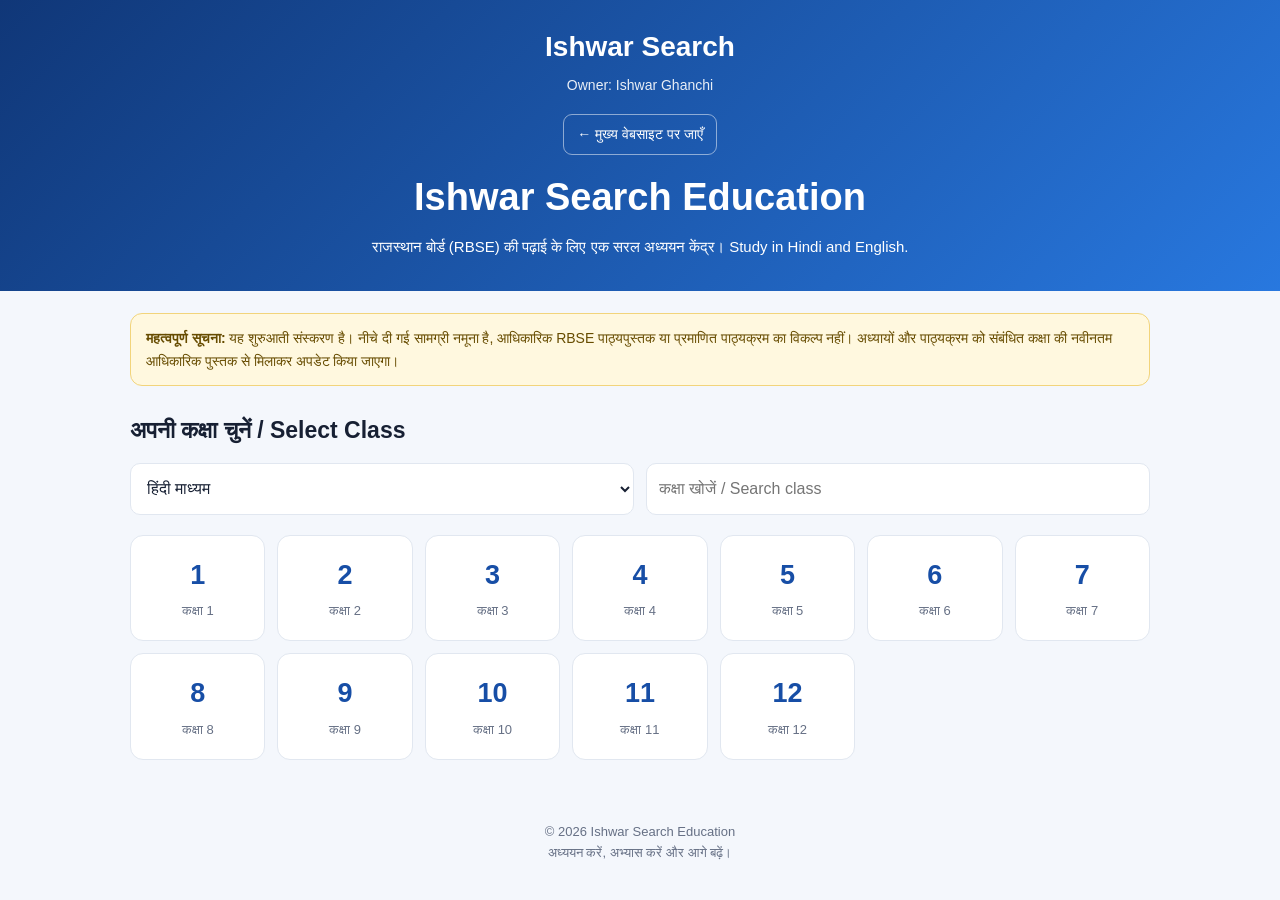
==== templates/education.html @ ff6d3bfc "Add education.html template for Ishwar Search" ====
<!DOCTYPE html>
<html lang="hi">
<head>
    <meta charset="UTF-8">
    <meta name="viewport" content="width=device-width, initial-scale=1.0">
    <meta name="description" content="Ishwar Search Education - RBSE कक्षा 1 से 12 तक हिंदी और अंग्रेज़ी में अध्ययन सामग्री">
    <title>Education | Ishwar Search</title>

    <style>
        :root {
            --primary: #174ea6;
            --primary-dark: #103778;
            --background: #f4f7fc;
            --card: #ffffff;
            --text: #172033;
            --muted: #667085;
            --border: #e1e7f0;
            --green: #16834a;
        }

        * {
            box-sizing: border-box;
        }

        body {
            margin: 0;
            font-family: Arial, "Noto Sans Devanagari", sans-serif;
            background: var(--background);
            color: var(--text);
            line-height: 1.6;
        }

        header {
            background: linear-gradient(135deg, #103778, #2878df);
            color: white;
            padding: 25px 16px 32px;
            text-align: center;
        }

        .brand {
            font-size: 28px;
            font-weight: 800;
            margin: 0;
        }

        .owner {
            margin: 4px 0 18px;
            font-size: 14px;
            opacity: 0.9;
        }

        .hero-title {
            font-size: clamp(25px, 5vw, 38px);
            margin: 12px 0 8px;
        }

        .hero-description {
            max-width: 650px;
            margin: auto;
            font-size: 15px;
        }

        .container {
            max-width: 1050px;
            margin: auto;
            padding: 22px 15px 40px;
        }

        .notice {
            background: #fff8df;
            border: 1px solid #f2d47b;
            color: #674c00;
            border-radius: 12px;
            padding: 13px 15px;
            margin-bottom: 22px;
            font-size: 14px;
        }

        .section-title {
            margin: 26px 0 14px;
            font-size: 23px;
        }

        .filters {
            display: grid;
            grid-template-columns: repeat(auto-fit, minmax(190px, 1fr));
            gap: 12px;
            margin-bottom: 20px;
        }

        select, input, button {
            font: inherit;
        }

        select, input {
            width: 100%;
            padding: 12px;
            border: 1px solid var(--border);
            border-radius: 10px;
            background: white;
            color: var(--text);
        }

        .class-grid {
            display: grid;
            grid-template-columns: repeat(auto-fit, minmax(135px, 1fr));
            gap: 12px;
        }

        .class-card {
            background: var(--card);
            border: 1px solid var(--border);
            border-radius: 13px;
            padding: 18px 12px;
            text-align: center;
            cursor: pointer;
            transition: 0.2s;
        }

        .class-card:hover,
        .class-card.active {
            border-color: var(--primary);
            box-shadow: 0 5px 18px #174ea61a;
            transform: translateY(-2px);
        }

        .class-number {
            display: block;
            color: var(--primary);
            font-size: 27px;
            font-weight: 800;
        }

        .class-label {
            font-size: 13px;
            color: var(--muted);
        }

        .panel {
            background: white;
            border: 1px solid var(--border);
            border-radius: 15px;
            padding: 20px;
            margin-top: 24px;
        }

        .panel h3 {
            margin-top: 0;
        }

        .subject-grid {
            display: grid;
            grid-template-columns: repeat(auto-fit, minmax(150px, 1fr));
            gap: 10px;
        }

        .subject-button {
            padding: 12px;
            border: 1px solid var(--border);
            border-radius: 10px;
            background: #fff;
            cursor: pointer;
            text-align: left;
        }

        .subject-button:hover,
        .subject-button.active {
            background: #edf4ff;
            border-color: var(--primary);
        }

        .note-content {
            white-space: pre-line;
            background: #f8faff;
            border: 1px solid var(--border);
            border-radius: 12px;
            padding: 17px;
            margin-top: 14px;
        }

        .primary-button {
            border: none;
            background: var(--primary);
            color: white;
            border-radius: 9px;
            padding: 11px 16px;
            cursor: pointer;
            margin-top: 12px;
        }

        .primary-button:hover {
            background: var(--primary-dark);
        }

        .muted {
            color: var(--muted);
            font-size: 14px;
        }

        .back-link {
            color: white;
            text-decoration: none;
            border: 1px solid #ffffff80;
            border-radius: 9px;
            display: inline-block;
            padding: 8px 13px;
            font-size: 14px;
        }

        footer {
            text-align: center;
            padding: 22px 12px;
            color: var(--muted);
            font-size: 13px;
        }

        @media (max-width: 480px) {
            .brand {
                font-size: 24px;
            }

            .panel {
                padding: 15px;
            }
        }
    </style>
</head>

<body>
    <header>
        <p class="brand">Ishwar Search</p>
        <p class="owner">Owner: Ishwar Ghanchi</p>
        <a class="back-link" href="/">← मुख्य वेबसाइट पर जाएँ</a>

        <h1 class="hero-title">Ishwar Search Education</h1>
        <p class="hero-description">
            राजस्थान बोर्ड (RBSE) की पढ़ाई के लिए एक सरल अध्ययन केंद्र।
            Study in Hindi and English.
        </p>
    </header>

    <main class="container">
        <div class="notice">
            <strong>महत्वपूर्ण सूचना:</strong>
            यह शुरुआती संस्करण है। नीचे दी गई सामग्री नमूना है,
            आधिकारिक RBSE पाठ्यपुस्तक या प्रमाणित पाठ्यक्रम का विकल्प नहीं।
            अध्यायों और पाठ्यक्रम को संबंधित कक्षा की नवीनतम आधिकारिक
            पुस्तक से मिलाकर अपडेट किया जाएगा।
        </div>

        <h2 class="section-title">अपनी कक्षा चुनें / Select Class</h2>

        <div class="filters">
            <select id="languageSelect" aria-label="भाषा चुनें">
                <option value="hi">हिंदी माध्यम</option>
                <option value="en">English Medium</option>
            </select>

            <input
                id="classSearch"
                type="search"
                placeholder="कक्षा खोजें / Search class"
                aria-label="कक्षा खोजें"
            >
        </div>

        <div class="class-grid" id="classGrid"></div>

        <section class="panel" id="studyPanel" hidden>
            <h2 id="selectedClassTitle">कक्षा चुनें</h2>
            <p class="muted" id="selectedClassSubtitle"></p>

            <h3>विषय चुनें / Select Subject</h3>
            <div class="subject-grid" id="subjectGrid"></div>

            <div id="noteArea" class="note-content" hidden></div>
        </section>
    </main>

    <footer>
        © <span id="year"></span> Ishwar Search Education
        <br>
        अध्ययन करें, अभ्यास करें और आगे बढ़ें।
    </footer>

    <script>
        const classGrid = document.getElementById("classGrid");
        const classSearch = document.getElementById("classSearch");
        const languageSelect = document.getElementById("languageSelect");
        const studyPanel = document.getElementById("studyPanel");
        const selectedClassTitle = document.getElementById("selectedClassTitle");
        const selectedClassSubtitle = document.getElementById("selectedClassSubtitle");
        const subjectGrid = document.getElementById("subjectGrid");
        const noteArea = document.getElementById("noteArea");

        document.getElementById("year").textContent =
            new Date().getFullYear();

        let selectedClass = null;
        let selectedSubject = null;

        const classNames = {
            hi: number => `कक्षा ${number}`,
            en: number => `Class ${number}`
        };

        const subjects = {
            junior: {
                hi: ["हिंदी", "अंग्रेज़ी", "गणित", "पर्यावरण अध्ययन"],
                en: ["Hindi", "English", "Mathematics", "Environmental Studies"]
            },
            middle: {
                hi: ["हिंदी", "अंग्रेज़ी", "गणित", "विज्ञान", "सामाजिक विज्ञान", "संस्कृत"],
                en: ["Hindi", "English", "Mathematics", "Science", "Social Science", "Sanskrit"]
            },
            secondary: {
                hi: ["हिंदी", "अंग्रेज़ी", "गणित", "विज्ञान", "सामाजिक विज्ञान", "संस्कृत"],
                en: ["Hindi", "English", "Mathematics", "Science", "Social Science", "Sanskrit"]
            },
            senior: {
                hi: ["हिंदी", "अंग्रेज़ी", "गणित", "भौतिक विज्ञान", "रसायन विज्ञान", "जीव विज्ञान", "इतिहास", "भूगोल", "राजनीति विज्ञान", "अर्थशास्त्र"],
                en: ["Hindi", "English", "Mathematics", "Physics", "Chemistry", "Biology", "History", "Geography", "Political Science", "Economics"]
            }
        };

        function groupForClass(number) {
            if (number <= 5) return "junior";
            if (number <= 8) return "middle";
            if (number <= 10) return "secondary";
            return "senior";
        }

        function renderClasses() {
            const language = languageSelect.value;
            const filter = classSearch.value.trim().toLowerCase();

            classGrid.innerHTML = "";

            for (let number = 1; number <= 12; number++) {
                const label = classNames[language](number);

                if (
                    filter &&
                    !label.toLowerCase().includes(filter) &&
                    !String(number).includes(filter)
                ) {
                    continue;
                }

                const card = document.createElement("button");
                card.type = "button";
                card.className = "class-card";
                card.setAttribute("aria-pressed", String(selectedClass === number));
                card.innerHTML = `
                    <span class="class-number">${number}</span>
                    <span class="class-label">${label}</span>
                `;

                if (selectedClass === number) {
                    card.classList.add("active");
                }

                card.addEventListener("click", () => selectClass(number));
                classGrid.appendChild(card);
            }
        }

        function selectClass(number) {
            selectedClass = number;
            selectedSubject = null;

            const language = languageSelect.value;
            selectedClassTitle.textContent = classNames[language](number);
            selectedClassSubtitle.textContent = language === "hi"
                ? "अपना विषय चुनें। उपलब्ध नोट्स धीरे-धीरे जोड़े जाएँगे।"
                : "Choose a subject. Study notes will be added progressively.";

            studyPanel.hidden = false;
            noteArea.hidden = true;
            renderClasses();
            renderSubjects();
            studyPanel.scrollIntoView({ behavior: "smooth", block: "start" });
        }

        function renderSubjects() {
            subjectGrid.innerHTML = "";
            const language = languageSelect.value;
            const group = groupForClass(selectedClass);
            const subjectList = subjects[group][language];

            subjectList.forEach(subject => {
                const button = document.createElement("button");
                button.type = "button";
                button.className = "subject-button";
                button.textContent = subject;

                if (selectedSubject === subject) {
                    button.classList.add("active");
                }

                button.addEventListener("click", () => selectSubject(subject));
                subjectGrid.appendChild(button);
            });
        }

        function selectSubject(subject) {
            selectedSubject = subject;
            renderSubjects();

            const language = languageSelect.value;
            noteArea.hidden = false;

            if (selectedClass === 1 && (
                subject === "गणित" || subject === "Mathematics"
            )) {
                noteArea.textContent = language === "hi"
                    ? `कक्षा 1 — गणित\n\nनमूना पाठ: संख्याओं की पहचान\n\n1. 1 से 9 तक की संख्याओं को पहचानें।\n2. गिनती करते समय प्रत्येक वस्तु को एक बार गिनें।\n3. संख्या लिखने का अभ्यास कॉपी में करें।\n\nअभ्यास प्रश्न:\n1. 1 के बाद कौन-सी संख्या आती है?\n2. 3 के बाद कौन-सी संख्या आती है?\n3. 5 से पहले कौन-सी संख्या आती है?\n\nउत्तर: 2, 4, 4\n\nयह सामान्य अभ्यास सामग्री है, आधिकारिक अध्याय नहीं।`
                    : `Class 1 — Mathematics\n\nSample Lesson: Recognising Numbers\n\n1. Recognise numbers from 1 to 9.\n2. Count each object only once.\n3. Practise writing numbers in your notebook.\n\nPractice Questions:\n1. Which number comes after 1?\n2. Which number comes after 3?\n3. Which number comes before 5?\n\nAnswers: 2, 4, 4\n\nThis is general practice material, not an official textbook chapter.`;
            } else {
                noteArea.textContent = language === "hi"
                    ? `कक्षा ${selectedClass} — ${subject}\n\nइस विषय के प्रमाणित नोट्स तैयार किए जा रहे हैं।\n\nअगला चरण: RBSE की नवीनतम पुस्तक और पाठ्यक्रम के अनुसार अध्याय, सरल व्याख्या, अभ्यास प्रश्न और उत्तर जोड़ना।\n\nअभी इस विषय के नोट्स उपलब्ध नहीं हैं।`
                    : `Class ${selectedClass} — ${subject}\n\nVerified notes for this subject are being prepared.\n\nNext: Add chapters, simple explanations, practice questions and answers based on the latest RBSE textbook and syllabus.\n\nNotes are not available for this subject yet.`;

                const button = document.createElement("button");
                button.type = "button";
                button.className = "primary-button";
                button.textContent = language === "hi"
                    ? "नोट्स का नमूना फिर देखें"
                    : "Show notes message again";
                button.addEventListener("click", () => selectSubject(subject));
                noteArea.appendChild(document.createElement("br"));
                noteArea.appendChild(button);
            }
        }

        classSearch.addEventListener("input", renderClasses);

        languageSelect.addEventListener("change", () => {
            renderClasses();

            if (selectedClass !== null) {
                const currentClass = selectedClass;
                selectClass(currentClass);
            }
        });

        renderClasses();
    </script>
</body>
</html>
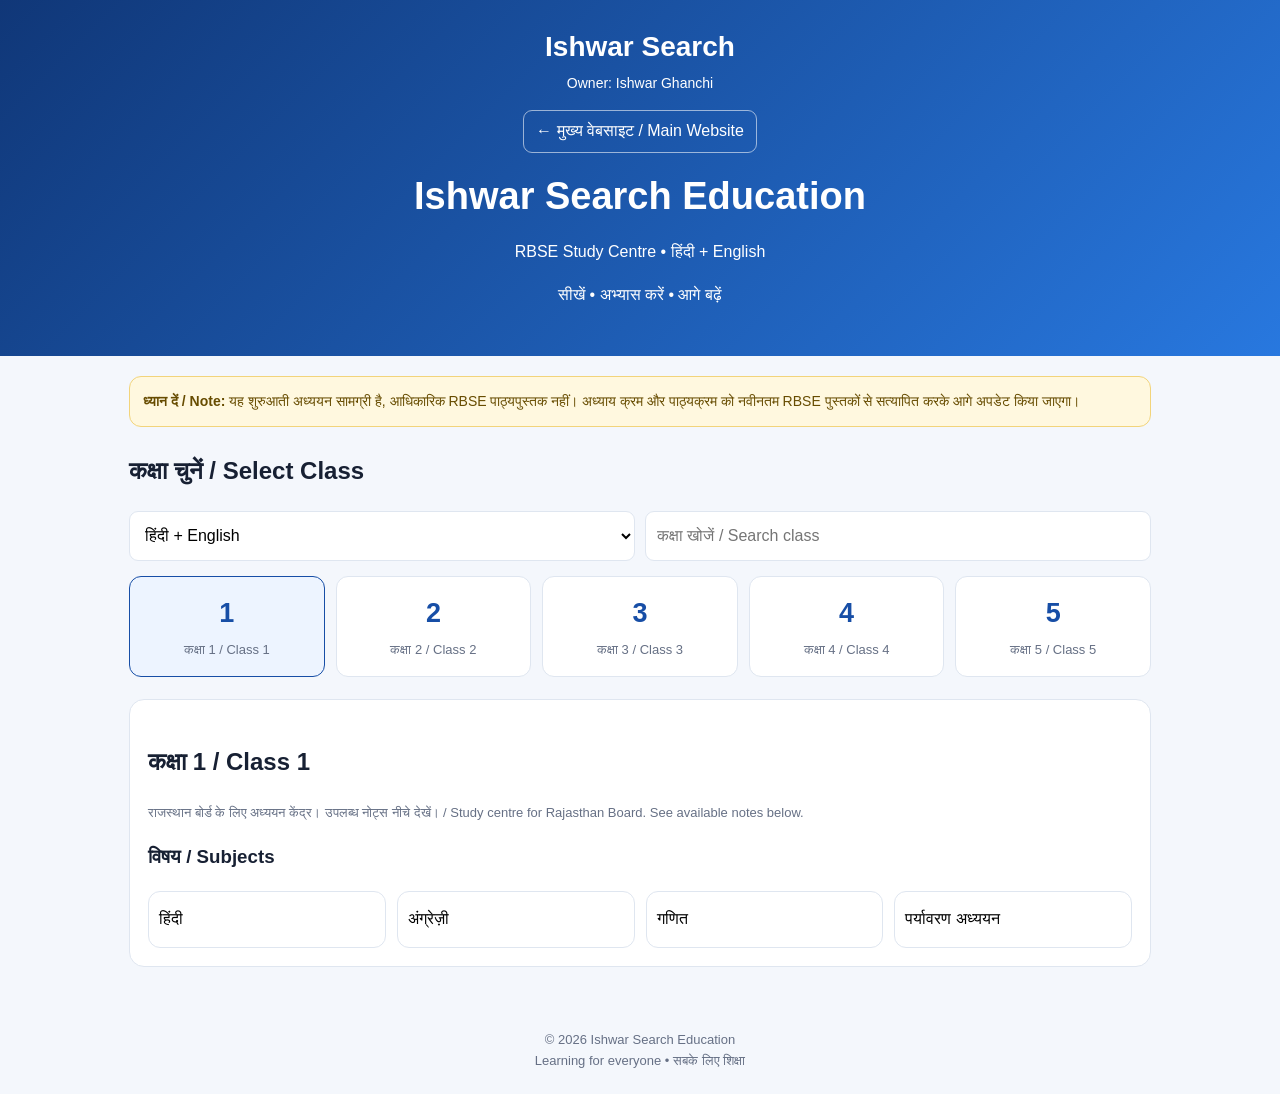
==== commit 548df465: "Update print statement from 'Hello' to 'Goodbye'" ====
--- a/templates/education.html
+++ b/templates/education.html
@@ -2,450 +2,668 @@
 <!DOCTYPE html>
 <html lang="hi">
 <head>
-    <meta charset="UTF-8">
-    <meta name="viewport" content="width=device-width, initial-scale=1.0">
-    <meta name="description" content="Ishwar Search Education - RBSE कक्षा 1 से 12 तक हिंदी और अंग्रेज़ी में अध्ययन सामग्री">
-    <title>Education | Ishwar Search</title>
-
-    <style>
-        :root {
-            --primary: #174ea6;
-            --primary-dark: #103778;
-            --background: #f4f7fc;
-            --card: #ffffff;
-            --text: #172033;
-            --muted: #667085;
-            --border: #e1e7f0;
-            --green: #16834a;
+<meta charset="UTF-8">
+<meta name="viewport" content="width=device-width, initial-scale=1">
+<meta name="description" content="Ishwar Search Education: कक्षा 1 से 5 तक हिंदी और English में अध्ययन सामग्री">
+<title>Ishwar Search Education</title>
+
+<style>
+:root {
+    --blue: #174ea6;
+    --blue-dark: #103778;
+    --bg: #f4f7fc;
+    --card: #ffffff;
+    --text: #172033;
+    --muted: #667085;
+    --border: #dfe6f0;
+    --green: #16834a;
+}
+* { box-sizing: border-box; }
+body {
+    margin: 0;
+    font-family: Arial, "Noto Sans Devanagari", sans-serif;
+    color: var(--text);
+    background: var(--bg);
+    line-height: 1.65;
+}
+header {
+    background: linear-gradient(135deg, #103778, #2878df);
+    color: white;
+    text-align: center;
+    padding: 24px 15px 32px;
+}
+.brand { font-size: 28px; font-weight: 800; margin: 0; }
+.owner { margin: 2px 0 15px; font-size: 14px; }
+header h1 { font-size: clamp(25px, 5vw, 38px); margin: 12px 0; }
+header p { margin-top: 8px; }
+.back-link {
+    display: inline-block;
+    color: white;
+    text-decoration: none;
+    border: 1px solid #ffffff90;
+    border-radius: 9px;
+    padding: 7px 12px;
+}
+.container { max-width: 1050px; margin: auto; padding: 20px 14px 40px; }
+.notice {
+    background: #fff8df;
+    border: 1px solid #f2d47b;
+    color: #674c00;
+    padding: 13px;
+    border-radius: 12px;
+    font-size: 14px;
+}
+h2 { margin-top: 24px; }
+.toolbar {
+    display: grid;
+    grid-template-columns: repeat(auto-fit, minmax(180px, 1fr));
+    gap: 10px;
+    margin: 15px 0;
+}
+input, select, button { font: inherit; }
+input, select {
+    width: 100%;
+    padding: 11px;
+    border: 1px solid var(--border);
+    border-radius: 9px;
+    background: white;
+}
+.class-grid, .subject-grid {
+    display: grid;
+    grid-template-columns: repeat(auto-fit, minmax(125px, 1fr));
+    gap: 11px;
+}
+.class-card, .subject-button {
+    border: 1px solid var(--border);
+    border-radius: 12px;
+    background: white;
+    padding: 14px 10px;
+    cursor: pointer;
+}
+.class-card { text-align: center; }
+.class-card:hover, .class-card.active,
+.subject-button:hover, .subject-button.active {
+    border-color: var(--blue);
+    background: #edf4ff;
+}
+.class-number { display: block; font-size: 27px; font-weight: bold; color: var(--blue); }
+.class-label { font-size: 13px; color: var(--muted); }
+.panel {
+    background: white;
+    border: 1px solid var(--border);
+    border-radius: 15px;
+    padding: 18px;
+    margin-top: 22px;
+}
+.subject-button { text-align: left; }
+.subject-grid { grid-template-columns: repeat(auto-fit, minmax(150px, 1fr)); }
+.lesson-list { display: grid; gap: 10px; margin-top: 15px; }
+.lesson-button {
+    width: 100%;
+    text-align: left;
+    padding: 13px;
+    border: 1px solid var(--border);
+    background: #fff;
+    border-radius: 10px;
+    cursor: pointer;
+}
+.lesson-button:hover, .lesson-button.active {
+    background: #edf4ff;
+    border-color: var(--blue);
+}
+.note {
+    border: 1px solid var(--border);
+    background: #f8faff;
+    border-radius: 12px;
+    padding: 17px;
+    margin-top: 18px;
+}
+.note h3 { margin-top: 0; color: var(--blue-dark); }
+.bilingual {
+    display: grid;
+    grid-template-columns: repeat(auto-fit, minmax(220px, 1fr));
+    gap: 12px;
+}
+.language-box {
+    background: white;
+    border: 1px solid var(--border);
+    border-radius: 10px;
+    padding: 13px;
+}
+.language-box h4 { margin: 0 0 8px; color: var(--blue); }
+.question {
+    padding: 12px 0;
+    border-bottom: 1px solid var(--border);
+}
+.question label { display: block; margin: 6px 0; cursor: pointer; }
+.action {
+    background: var(--blue);
+    color: white;
+    border: 0;
+    border-radius: 9px;
+    padding: 10px 15px;
+    cursor: pointer;
+    margin: 8px 6px 0 0;
+}
+.action:hover { background: var(--blue-dark); }
+.result { font-weight: bold; margin-top: 12px; }
+.small { color: var(--muted); font-size: 13px; }
+footer { text-align: center; padding: 22px 12px; color: var(--muted); font-size: 13px; }
+[hidden] { display: none !important; }
+@media print {
+    header, .notice, .toolbar, .class-grid, #subjectsPanel,
+    #lessonsPanel, .no-print, footer { display: none !important; }
+    body { background: white; }
+    .container, .panel, .note { border: 0; padding: 0; margin: 0; }
+}
+</style>
+</head>
+
+<body>
+<header>
+    <p class="brand">Ishwar Search</p>
+    <p class="owner">Owner: Ishwar Ghanchi</p>
+    <a class="back-link" href="/">← मुख्य वेबसाइट / Main Website</a>
+    <h1>Ishwar Search Education</h1>
+    <p>RBSE Study Centre • हिंदी + English</p>
+    <p>सीखें • अभ्यास करें • आगे बढ़ें</p>
+</header>
+
+<main class="container">
+    <div class="notice">
+        <strong>ध्यान दें / Note:</strong>
+        यह शुरुआती अध्ययन सामग्री है, आधिकारिक RBSE पाठ्यपुस्तक नहीं।
+        अध्याय क्रम और पाठ्यक्रम को नवीनतम RBSE पुस्तकों से सत्यापित करके
+        आगे अपडेट किया जाएगा।
+    </div>
+
+    <h2>कक्षा चुनें / Select Class</h2>
+    <div class="toolbar">
+        <select id="language" aria-label="Display language">
+            <option value="both">हिंदी + English</option>
+            <option value="hi">केवल हिंदी / Hindi</option>
+            <option value="en">English only</option>
+        </select>
+        <input id="classSearch" type="search"
+               placeholder="कक्षा खोजें / Search class">
+    </div>
+    <div class="class-grid" id="classGrid"></div>
+
+    <section class="panel" id="subjectsPanel" hidden>
+        <h2 id="classTitle"></h2>
+        <p id="classDescription" class="small"></p>
+        <h3>विषय / Subjects</h3>
+        <div class="subject-grid" id="subjectGrid"></div>
+    </section>
+
+    <section class="panel" id="lessonsPanel" hidden>
+        <h2 id="subjectTitle"></h2>
+        <p class="small">पाठ चुनें / Select a lesson</p>
+        <div class="lesson-list" id="lessonList"></div>
+    </section>
+
+    <section class="panel" id="notesPanel" hidden>
+        <div id="notesContent"></div>
+        <div class="no-print">
+            <button class="action" id="printButton">नोट्स प्रिंट करें / Print Notes</button>
+            <button class="action" id="quizButton">अभ्यास जाँचें / Check Practice</button>
+        </div>
+        <div id="quizArea" hidden></div>
+    </section>
+</main>
+
+<footer>
+    © <span id="year"></span> Ishwar Search Education
+    <br>Learning for everyone • सबके लिए शिक्षा
+</footer>
+
+<script>
+"use strict";
+
+const $ = id => document.getElementById(id);
+
+$("year").textContent = new Date().getFullYear();
+
+const classes = Array.from({length: 5}, (_, i) => i + 1);
+
+const subjectData = {
+    hi: ["हिंदी", "अंग्रेज़ी", "गणित", "पर्यावरण अध्ययन"],
+    en: ["Hindi", "English", "Mathematics", "Environmental Studies"]
+};
+
+/*
+ * यह शुरुआती नोट्स डेटाबेस है।
+ * अभी विस्तृत पाठ केवल कक्षा 1 गणित के लिए जोड़े गए हैं।
+ * दूसरे विषयों और कक्षाओं के नोट्स सत्यापित सामग्री मिलने पर बढ़ेंगे।
+ */
+const lessons = [
+    {
+        id: "numbers",
+        class: 1,
+        subject: "math",
+        titleHi: "पाठ 1: संख्याओं की पहचान",
+        titleEn: "Lesson 1: Recognising Numbers",
+        hi: `
+<h3>पाठ 1: संख्याओं की पहचान</h3>
+<p><strong>सीखने का लक्ष्य:</strong> संख्याओं को पहचानना, गिनना और क्रम समझना।</p>
+<h4>1. संख्या क्या है?</h4>
+<p>संख्या का उपयोग वस्तुओं की गिनती बताने के लिए किया जाता है। जैसे एक गेंद, दो किताबें या तीन पेंसिल।</p>
+<h4>2. संख्या क्रम</h4>
+<p>1, 2, 3, 4, 5, 6, 7, 8, 9, 10</p>
+<ul>
+<li>1 के बाद 2 आता है।</li>
+<li>3 के बाद 4 आता है।</li>
+<li>5 से पहले 4 आता है।</li>
+<li>8 के बाद 9 आता है।</li>
+</ul>
+<h4>3. शून्य (0)</h4>
+<p>जब कोई वस्तु नहीं होती, तो हम शून्य का उपयोग कर सकते हैं। उदाहरण: खाली टोकरी में 0 आम हैं।</p>
+<h4>4. गिनती का अभ्यास</h4>
+<p>अपनी कॉपी में 1 से 20 तक संख्याएँ लिखें। फिर घर में पाँच वस्तुएँ गिनें।</p>
+`,
+        en: `
+<h3>Lesson 1: Recognising Numbers</h3>
+<p><strong>Learning goal:</strong> Recognise numbers, count objects and understand number order.</p>
+<h4>1. What is a number?</h4>
+<p>Numbers tell us how many objects there are. For example, one ball, two books or three pencils.</p>
+<h4>2. Number sequence</h4>
+<p>1, 2, 3, 4, 5, 6, 7, 8, 9, 10</p>
+<ul>
+<li>2 comes after 1.</li>
+<li>4 comes after 3.</li>
+<li>4 comes before 5.</li>
+<li>9 comes after 8.</li>
+</ul>
+<h4>3. Zero (0)</h4>
+<p>We can use zero when there are no objects. Example: an empty basket has 0 mangoes.</p>
+<h4>4. Counting practice</h4>
+<p>Write the numbers from 1 to 20 in your notebook. Then count five objects at home.</p>
+`
+    },
+    {
+        id: "before-after",
+        class: 1,
+        subject: "math",
+        titleHi: "पाठ 2: पहले और बाद की संख्या",
+        titleEn: "Lesson 2: Before and After",
+        hi: `
+<h3>पाठ 2: पहले और बाद की संख्या</h3>
+<p>संख्या क्रम में किसी संख्या से ठीक पहले आने वाली संख्या को पहले की संख्या और ठीक बाद आने वाली संख्या को बाद की संख्या कहते हैं।</p>
+<ul>
+<li>5 से पहले 4 आता है।</li>
+<li>5 के बाद 6 आता है।</li>
+<li>9 से पहले 8 आता है।</li>
+<li>9 के बाद 10 आता है।</li>
+</ul>
+<p><strong>अभ्यास:</strong> 3 के बाद कौन-सी संख्या आती है? 7 से पहले कौन-सी संख्या आती है?</p>
+`,
+        en: `
+<h3>Lesson 2: Before and After</h3>
+<p>The number immediately before a number is its previous number. The number immediately after it is its next number.</p>
+<ul>
+<li>4 comes before 5.</li>
+<li>6 comes after 5.</li>
+<li>8 comes before 9.</li>
+<li>10 comes after 9.</li>
+</ul>
+<p><strong>Practice:</strong> Which number comes after 3? Which number comes before 7?</p>
+`
+    },
+    {
+        id: "addition",
+        class: 1,
+        subject: "math",
+        titleHi: "पाठ 3: जोड़",
+        titleEn: "Lesson 3: Addition",
+        hi: `
+<h3>पाठ 3: जोड़</h3>
+<p>दो या अधिक संख्याओं को मिलाकर कुल पता करना जोड़ कहलाता है। जोड़ का चिह्न + है।</p>
+<p><strong>उदाहरण:</strong> आपके पास 2 आम हैं और 1 आम और मिला। कुल 2 + 1 = 3 आम।</p>
+<ul>
+<li>1 + 1 = 2</li>
+<li>2 + 1 = 3</li>
+<li>2 + 2 = 4</li>
+<li>3 + 2 = 5</li>
+</ul>
+<p>उँगलियों या छोटी वस्तुओं की सहायता से जोड़ का अभ्यास करें।</p>
+`,
+        en: `
+<h3>Lesson 3: Addition</h3>
+<p>Addition means putting numbers together to find the total. The plus sign is +.</p>
+<p><strong>Example:</strong> You have 2 mangoes and get 1 more. Total: 2 + 1 = 3 mangoes.</p>
+<ul>
+<li>1 + 1 = 2</li>
+<li>2 + 1 = 3</li>
+<li>2 + 2 = 4</li>
+<li>3 + 2 = 5</li>
+</ul>
+<p>Practise addition using your fingers or small objects.</p>
+`
+    },
+    {
+        id: "subtraction",
+        class: 1,
+        subject: "math",
+        titleHi: "पाठ 4: घटाव",
+        titleEn: "Lesson 4: Subtraction",
+        hi: `
+<h3>पाठ 4: घटाव</h3>
+<p>किसी समूह में से कुछ वस्तुएँ हटाने पर कितनी बचती हैं, यह पता करना घटाव कहलाता है। घटाव का चिह्न − है।</p>
+<p><strong>उदाहरण:</strong> 3 टॉफियों में से 1 टॉफी दे दी। 3 − 1 = 2 टॉफियाँ बचीं।</p>
+<ul>
+<li>2 − 1 = 1</li>
+<li>3 − 1 = 2</li>
+<li>4 − 2 = 2</li>
+<li>5 − 2 = 3</li>
+</ul>
+`,
+        en: `
+<h3>Lesson 4: Subtraction</h3>
+<p>Subtraction means taking away some objects and finding how many remain. The minus sign is −.</p>
+<p><strong>Example:</strong> You have 3 sweets and give away 1. Then 3 − 1 = 2 sweets remain.</p>
+<ul>
+<li>2 − 1 = 1</li>
+<li>3 − 1 = 2</li>
+<li>4 − 2 = 2</li>
+<li>5 − 2 = 3</li>
+</ul>
+`
+    },
+    {
+        id: "shapes",
+        class: 1,
+        subject: "math",
+        titleHi: "पाठ 5: आकृतियाँ",
+        titleEn: "Lesson 5: Shapes",
+        hi: `
+<h3>पाठ 5: आकृतियाँ</h3>
+<ul>
+<li><strong>वृत्त:</strong> गोल आकृति, जैसे सिक्का।</li>
+<li><strong>वर्ग:</strong> चार बराबर भुजाओं वाली आकृति।</li>
+<li><strong>आयत:</strong> चार भुजाओं वाली आकृति, जिसमें सामने की भुजाएँ बराबर होती हैं।</li>
+<li><strong>त्रिभुज:</strong> तीन भुजाओं वाली आकृति।</li>
+</ul>
+<p>अपने आसपास इन आकृतियों जैसी वस्तुएँ खोजें।</p>
+`,
+        en: `
+<h3>Lesson 5: Shapes</h3>
+<ul>
+<li><strong>Circle:</strong> A round shape, like a coin.</li>
+<li><strong>Square:</strong> A shape with four equal sides.</li>
+<li><strong>Rectangle:</strong> A four-sided shape with opposite sides equal.</li>
+<li><strong>Triangle:</strong> A shape with three sides.</li>
+</ul>
+<p>Look around you and find objects that match these shapes.</p>
+`
+    }
+];
+
+const quizzes = {
+    numbers: [
+        {hi:"1 के बाद कौन-सी संख्या आती है?", en:"Which number comes after 1?", options:["2","4","5"], answer:0},
+        {hi:"5 से पहले कौन-सी संख्या आती है?", en:"Which number comes before 5?", options:["3","4","6"], answer:1},
+        {hi:"खाली टोकरी में कितने आम हैं?", en:"How many mangoes are in an empty basket?", options:["0","1","2"], answer:0}
+    ],
+    "before-after": [
+        {hi:"3 के बाद कौन-सी संख्या आती है?", en:"Which number comes after 3?", options:["2","4","5"], answer:1},
+        {hi:"7 से पहले कौन-सी संख्या आती है?", en:"Which number comes before 7?", options:["6","8","9"], answer:0}
+    ],
+    addition: [
+        {hi:"2 + 1 = ?", en:"2 + 1 = ?", options:["2","3","4"], answer:1},
+        {hi:"2 + 2 = ?", en:"2 + 2 = ?", options:["3","4","5"], answer:1},
+        {hi:"3 + 2 = ?", en:"3 + 2 = ?", options:["4","5","6"], answer:1}
+    ],
+    subtraction: [
+        {hi:"3 − 1 = ?", en:"3 − 1 = ?", options:["1","2","3"], answer:1},
+        {hi:"4 − 2 = ?", en:"4 − 2 = ?", options:["1","2","3"], answer:1}
+    ],
+    shapes: [
+        {hi:"त्रिभुज की कितनी भुजाएँ होती हैं?", en:"How many sides does a triangle have?", options:["2","3","4"], answer:1},
+        {hi:"सिक्का किस आकृति जैसा होता है?", en:"Which shape is like a coin?", options:["Circle","Square","Triangle"], answer:0}
+    ]
+};
+
+let selectedClass = 1;
+let selectedSubject = "";
+let selectedLesson = null;
+
+function language() {
+    return $("language").value;
+}
+
+function text(hi, en) {
+    const lang = language();
+    if (lang === "hi") return hi;
+    if (lang === "en") return en;
+    return hi + " / " + en;
+}
+
+function renderClasses() {
+    const filter = $("classSearch").value.trim().toLowerCase();
+    $("classGrid").replaceChildren();
+
+    classes.forEach(number => {
+        const hi = `कक्षा ${number}`;
+        const en = `Class ${number}`;
+        if (filter && !`${hi} ${en} ${number}`.toLowerCase().includes(filter)) return;
+
+        const button = document.createElement("button");
+        button.type = "button";
+        button.className = "class-card" + (selectedClass === number ? " active" : "");
+        button.setAttribute("aria-pressed", String(selectedClass === number));
+
+        const n = document.createElement("span");
+        n.className = "class-number";
+        n.textContent = number;
+
+        const label = document.createElement("span");
+        label.className = "class-label";
+        label.textContent = text(hi, en);
+
+        button.append(n, label);
+        button.addEventListener("click", () => chooseClass(number));
+        $("classGrid").appendChild(button);
+    });
+}
+
+function chooseClass(number) {
+    selectedClass = number;
+    selectedSubject = "";
+    selectedLesson = null;
+
+    $("classTitle").textContent = text(`कक्षा ${number}`, `Class ${number}`);
+    $("classDescription").textContent = text(
+        "राजस्थान बोर्ड के लिए अध्ययन केंद्र। उपलब्ध नोट्स नीचे देखें।",
+        "Study centre for Rajasthan Board. See available notes below."
+    );
+
+    $("subjectsPanel").hidden = false;
+    $("lessonsPanel").hidden = true;
+    $("notesPanel").hidden = true;
+    renderClasses();
+    renderSubjects();
+}
+
+function renderSubjects() {
+    $("subjectGrid").replaceChildren();
+    const lang = language();
+    const names = subjectData[lang === "en" ? "en" : "hi"];
+
+    names.forEach((name, index) => {
+        const subjectKey = ["hindi", "english", "math", "evs"][index];
+        const button = document.createElement("button");
+        button.type = "button";
+        button.className = "subject-button" + (selectedSubject === subjectKey ? " active" : "");
+        button.textContent = name;
+        button.addEventListener("click", () => chooseSubject(subjectKey, name));
+        $("subjectGrid").appendChild(button);
+    });
+}
+
+function chooseSubject(key, name) {
+    selectedSubject = key;
+    selectedLesson = null;
+    $("subjectTitle").textContent = text(
+        `कक्षा ${selectedClass} — ${name}`,
+        `Class ${selectedClass} — ${name}`
+    );
+    $("lessonsPanel").hidden = false;
+    $("notesPanel").hidden = true;
+    renderSubjects();
+    renderLessons();
+}
+
+function renderLessons() {
+    $("lessonList").replaceChildren();
+
+    const available = lessons.filter(item =>
+        item.class === selectedClass && item.subject === selectedSubject
+    );
+
+    if (available.length === 0) {
+        const message = document.createElement("p");
+        message.className = "small";
+        message.textContent = text(
+            "इस कक्षा और विषय के विस्तृत नोट्स अभी जोड़े नहीं गए हैं। अगले चरण में सामग्री सत्यापित करके जोड़ी जाएगी।",
+            "Detailed notes for this class and subject have not been added yet. Verified material will be added in a future update."
+        );
+        $("lessonList").appendChild(message);
+        return;
+    }
+
+    available.forEach(item => {
+        const button = document.createElement("button");
+        button.type = "button";
+        button.className = "lesson-button" + (selectedLesson === item.id ? " active" : "");
+        button.textContent = text(item.titleHi, item.titleEn);
+        button.addEventListener("click", () => showLesson(item.id));
+        $("lessonList").appendChild(button);
+    });
+}
+
+function showLesson(id) {
+    selectedLesson = id;
+    const lesson = lessons.find(item => item.id === id);
+    if (!lesson) return;
+
+    const lang = language();
+    $("notesContent").replaceChildren();
+
+    const heading = document.createElement("h2");
+    heading.textContent = text(lesson.titleHi, lesson.titleEn);
+    $("notesContent").appendChild(heading);
+
+    const columns = document.createElement("div");
+    columns.className = "bilingual";
+
+    if (lang !== "en") {
+        const hi = document.createElement("article");
+        hi.className = "language-box";
+        hi.innerHTML = lesson.hi;
+        columns.appendChild(hi);
+    }
+
+    if (lang !== "hi") {
+        const en = document.createElement("article");
+        en.className = "language-box";
+        en.innerHTML = lesson.en;
+        columns.appendChild(en);
+    }
+
+    $("notesContent").appendChild(columns);
+    $("notesPanel").hidden = false;
+    $("quizArea").hidden = true;
+    renderLessons();
+    $("notesPanel").scrollIntoView({behavior:"smooth", block:"start"});
+}
+
+function showQuiz() {
+    if (!selectedLesson || !quizzes[selectedLesson]) {
+        $("quizArea").hidden = false;
+        $("quizArea").textContent = text(
+            "इस पाठ के अभ्यास प्रश्न उपलब्ध नहीं हैं।",
+            "Practice questions are not available for this lesson."
+        );
+        return;
+    }
+
+    const questions = quizzes[selectedLesson];
+    const area = $("quizArea");
+    area.replaceChildren();
+    area.hidden = false;
+
+    const title = document.createElement("h3");
+    title.textContent = text("अभ्यास प्रश्न / Practice", "Practice Questions");
+    area.appendChild(title);
+
+    questions.forEach((q, index) => {
+        const block = document.createElement("div");
+        block.className = "question";
+
+        const prompt = document.createElement("p");
+        prompt.textContent = `${index + 1}. ${text(q.hi, q.en)}`;
+        block.appendChild(prompt);
+
+        q.options.forEach((option, optionIndex) => {
+            const label = document.createElement("label");
+            const radio = document.createElement("input");
+            radio.type = "radio";
+            radio.name = `q-${index}`;
+            radio.value = optionIndex;
+            label.append(radio, document.createTextNode(" " + option));
+            block.appendChild(label);
+        });
+
+        area.appendChild(block);
+    });
+
+    const check = document.createElement("button");
+    check.type = "button";
+    check.className = "action";
+    check.textContent = text("उत्तर जाँचें", "Check Answers");
+
+    const result = document.createElement("p");
+    result.className = "result";
+    result.setAttribute("aria-live", "polite");
+
+    check.addEventListener("click", () => {
+        let score = 0;
+        questions.forEach((q, index) => {
+            const chosen = area.querySelector(`input[name="q-${index}"]:checked`);
+            if (chosen && Number(chosen.value) === q.answer) score++;
+        });
+        result.textContent = text(
+            `आपका स्कोर: ${score} / ${questions.length}`,
+            `Your score: ${score} / ${questions.length}`
+        );
+    });
+
+    area.append(check, result);
+}
+
+$("classSearch").addEventListener("input", renderClasses);
+
+$("language").addEventListener("change", () => {
+    renderClasses();
+
+    if (!$("subjectsPanel").hidden) {
+        $("classTitle").textContent = text(`कक्षा ${selectedClass}`, `Class ${selectedClass}`);
+        if (selectedSubject) {
+            const subjectList = subjectData[language() === "en" ? "en" : "hi"];
+            const index = ["hindi", "english", "math", "evs"].indexOf(selectedSubject);
+            chooseSubject(selectedSubject, subjectList[index]);
+            if (selectedLesson) showLesson(selectedLesson);
+        } else {
+            renderSubjects();
         }
-
-        * {
-            box-sizing: border-box;
-        }
-
-        body {
-            margin: 0;
-            font-family: Arial, "Noto Sans Devanagari", sans-serif;
-            background: var(--background);
-            color: var(--text);
-            line-height: 1.6;
-        }
-
-        header {
-            background: linear-gradient(135deg, #103778, #2878df);
-            color: white;
-            padding: 25px 16px 32px;
-            text-align: center;
-        }
-
-        .brand {
-            font-size: 28px;
-            font-weight: 800;
-            margin: 0;
-        }
-
-        .owner {
-            margin: 4px 0 18px;
-            font-size: 14px;
-            opacity: 0.9;
-        }
-
-        .hero-title {
-            font-size: clamp(25px, 5vw, 38px);
-            margin: 12px 0 8px;
-        }
-
-        .hero-description {
-            max-width: 650px;
-            margin: auto;
-            font-size: 15px;
-        }
-
-        .container {
-            max-width: 1050px;
-            margin: auto;
-            padding: 22px 15px 40px;
-        }
-
-        .notice {
-            background: #fff8df;
-            border: 1px solid #f2d47b;
-            color: #674c00;
-            border-radius: 12px;
-            padding: 13px 15px;
-            margin-bottom: 22px;
-            font-size: 14px;
-        }
-
-        .section-title {
-            margin: 26px 0 14px;
-            font-size: 23px;
-        }
-
-        .filters {
-            display: grid;
-            grid-template-columns: repeat(auto-fit, minmax(190px, 1fr));
-            gap: 12px;
-            margin-bottom: 20px;
-        }
-
-        select, input, button {
-            font: inherit;
-        }
-
-        select, input {
-            width: 100%;
-            padding: 12px;
-            border: 1px solid var(--border);
-            border-radius: 10px;
-            background: white;
-            color: var(--text);
-        }
-
-        .class-grid {
-            display: grid;
-            grid-template-columns: repeat(auto-fit, minmax(135px, 1fr));
-            gap: 12px;
-        }
-
-        .class-card {
-            background: var(--card);
-            border: 1px solid var(--border);
-            border-radius: 13px;
-            padding: 18px 12px;
-            text-align: center;
-            cursor: pointer;
-            transition: 0.2s;
-        }
-
-        .class-card:hover,
-        .class-card.active {
-            border-color: var(--primary);
-            box-shadow: 0 5px 18px #174ea61a;
-            transform: translateY(-2px);
-        }
-
-        .class-number {
-            display: block;
-            color: var(--primary);
-            font-size: 27px;
-            font-weight: 800;
-        }
-
-        .class-label {
-            font-size: 13px;
-            color: var(--muted);
-        }
-
-        .panel {
-            background: white;
-            border: 1px solid var(--border);
-            border-radius: 15px;
-            padding: 20px;
-            margin-top: 24px;
-        }
-
-        .panel h3 {
-            margin-top: 0;
-        }
-
-        .subject-grid {
-            display: grid;
-            grid-template-columns: repeat(auto-fit, minmax(150px, 1fr));
-            gap: 10px;
-        }
-
-        .subject-button {
-            padding: 12px;
-            border: 1px solid var(--border);
-            border-radius: 10px;
-            background: #fff;
-            cursor: pointer;
-            text-align: left;
-        }
-
-        .subject-button:hover,
-        .subject-button.active {
-            background: #edf4ff;
-            border-color: var(--primary);
-        }
-
-        .note-content {
-            white-space: pre-line;
-            background: #f8faff;
-            border: 1px solid var(--border);
-            border-radius: 12px;
-            padding: 17px;
-            margin-top: 14px;
-        }
-
-        .primary-button {
-            border: none;
-            background: var(--primary);
-            color: white;
-            border-radius: 9px;
-            padding: 11px 16px;
-            cursor: pointer;
-            margin-top: 12px;
-        }
-
-        .primary-button:hover {
-            background: var(--primary-dark);
-        }
-
-        .muted {
-            color: var(--muted);
-            font-size: 14px;
-        }
-
-        .back-link {
-            color: white;
-            text-decoration: none;
-            border: 1px solid #ffffff80;
-            border-radius: 9px;
-            display: inline-block;
-            padding: 8px 13px;
-            font-size: 14px;
-        }
-
-        footer {
-            text-align: center;
-            padding: 22px 12px;
-            color: var(--muted);
-            font-size: 13px;
-        }
-
-        @media (max-width: 480px) {
-            .brand {
-                font-size: 24px;
-            }
-
-            .panel {
-                padding: 15px;
-            }
-        }
-    </style>
-</head>
-
-<body>
-    <header>
-        <p class="brand">Ishwar Search</p>
-        <p class="owner">Owner: Ishwar Ghanchi</p>
-        <a class="back-link" href="/">← मुख्य वेबसाइट पर जाएँ</a>
-
-        <h1 class="hero-title">Ishwar Search Education</h1>
-        <p class="hero-description">
-            राजस्थान बोर्ड (RBSE) की पढ़ाई के लिए एक सरल अध्ययन केंद्र।
-            Study in Hindi and English.
-        </p>
-    </header>
-
-    <main class="container">
-        <div class="notice">
-            <strong>महत्वपूर्ण सूचना:</strong>
-            यह शुरुआती संस्करण है। नीचे दी गई सामग्री नमूना है,
-            आधिकारिक RBSE पाठ्यपुस्तक या प्रमाणित पाठ्यक्रम का विकल्प नहीं।
-            अध्यायों और पाठ्यक्रम को संबंधित कक्षा की नवीनतम आधिकारिक
-            पुस्तक से मिलाकर अपडेट किया जाएगा।
-        </div>
-
-        <h2 class="section-title">अपनी कक्षा चुनें / Select Class</h2>
-
-        <div class="filters">
-            <select id="languageSelect" aria-label="भाषा चुनें">
-                <option value="hi">हिंदी माध्यम</option>
-                <option value="en">English Medium</option>
-            </select>
-
-            <input
-                id="classSearch"
-                type="search"
-                placeholder="कक्षा खोजें / Search class"
-                aria-label="कक्षा खोजें"
-            >
-        </div>
-
-        <div class="class-grid" id="classGrid"></div>
-
-        <section class="panel" id="studyPanel" hidden>
-            <h2 id="selectedClassTitle">कक्षा चुनें</h2>
-            <p class="muted" id="selectedClassSubtitle"></p>
-
-            <h3>विषय चुनें / Select Subject</h3>
-            <div class="subject-grid" id="subjectGrid"></div>
-
-            <div id="noteArea" class="note-content" hidden></div>
-        </section>
-    </main>
-
-    <footer>
-        © <span id="year"></span> Ishwar Search Education
-        <br>
-        अध्ययन करें, अभ्यास करें और आगे बढ़ें।
-    </footer>
-
-    <script>
-        const classGrid = document.getElementById("classGrid");
-        const classSearch = document.getElementById("classSearch");
-        const languageSelect = document.getElementById("languageSelect");
-        const studyPanel = document.getElementById("studyPanel");
-        const selectedClassTitle = document.getElementById("selectedClassTitle");
-        const selectedClassSubtitle = document.getElementById("selectedClassSubtitle");
-        const subjectGrid = document.getElementById("subjectGrid");
-        const noteArea = document.getElementById("noteArea");
-
-        document.getElementById("year").textContent =
-            new Date().getFullYear();
-
-        let selectedClass = null;
-        let selectedSubject = null;
-
-        const classNames = {
-            hi: number => `कक्षा ${number}`,
-            en: number => `Class ${number}`
-        };
-
-        const subjects = {
-            junior: {
-                hi: ["हिंदी", "अंग्रेज़ी", "गणित", "पर्यावरण अध्ययन"],
-                en: ["Hindi", "English", "Mathematics", "Environmental Studies"]
-            },
-            middle: {
-                hi: ["हिंदी", "अंग्रेज़ी", "गणित", "विज्ञान", "सामाजिक विज्ञान", "संस्कृत"],
-                en: ["Hindi", "English", "Mathematics", "Science", "Social Science", "Sanskrit"]
-            },
-            secondary: {
-                hi: ["हिंदी", "अंग्रेज़ी", "गणित", "विज्ञान", "सामाजिक विज्ञान", "संस्कृत"],
-                en: ["Hindi", "English", "Mathematics", "Science", "Social Science", "Sanskrit"]
-            },
-            senior: {
-                hi: ["हिंदी", "अंग्रेज़ी", "गणित", "भौतिक विज्ञान", "रसायन विज्ञान", "जीव विज्ञान", "इतिहास", "भूगोल", "राजनीति विज्ञान", "अर्थशास्त्र"],
-                en: ["Hindi", "English", "Mathematics", "Physics", "Chemistry", "Biology", "History", "Geography", "Political Science", "Economics"]
-            }
-        };
-
-        function groupForClass(number) {
-            if (number <= 5) return "junior";
-            if (number <= 8) return "middle";
-            if (number <= 10) return "secondary";
-            return "senior";
-        }
-
-        function renderClasses() {
-            const language = languageSelect.value;
-            const filter = classSearch.value.trim().toLowerCase();
-
-            classGrid.innerHTML = "";
-
-            for (let number = 1; number <= 12; number++) {
-                const label = classNames[language](number);
-
-                if (
-                    filter &&
-                    !label.toLowerCase().includes(filter) &&
-                    !String(number).includes(filter)
-                ) {
-                    continue;
-                }
-
-                const card = document.createElement("button");
-                card.type = "button";
-                card.className = "class-card";
-                card.setAttribute("aria-pressed", String(selectedClass === number));
-                card.innerHTML = `
-                    <span class="class-number">${number}</span>
-                    <span class="class-label">${label}</span>
-                `;
-
-                if (selectedClass === number) {
-                    card.classList.add("active");
-                }
-
-                card.addEventListener("click", () => selectClass(number));
-                classGrid.appendChild(card);
-            }
-        }
-
-        function selectClass(number) {
-            selectedClass = number;
-            selectedSubject = null;
-
-            const language = languageSelect.value;
-            selectedClassTitle.textContent = classNames[language](number);
-            selectedClassSubtitle.textContent = language === "hi"
-                ? "अपना विषय चुनें। उपलब्ध नोट्स धीरे-धीरे जोड़े जाएँगे।"
-                : "Choose a subject. Study notes will be added progressively.";
-
-            studyPanel.hidden = false;
-            noteArea.hidden = true;
-            renderClasses();
-            renderSubjects();
-            studyPanel.scrollIntoView({ behavior: "smooth", block: "start" });
-        }
-
-        function renderSubjects() {
-            subjectGrid.innerHTML = "";
-            const language = languageSelect.value;
-            const group = groupForClass(selectedClass);
-            const subjectList = subjects[group][language];
-
-            subjectList.forEach(subject => {
-                const button = document.createElement("button");
-                button.type = "button";
-                button.className = "subject-button";
-                button.textContent = subject;
-
-                if (selectedSubject === subject) {
-                    button.classList.add("active");
-                }
-
-                button.addEventListener("click", () => selectSubject(subject));
-                subjectGrid.appendChild(button);
-            });
-        }
-
-        function selectSubject(subject) {
-            selectedSubject = subject;
-            renderSubjects();
-
-            const language = languageSelect.value;
-            noteArea.hidden = false;
-
-            if (selectedClass === 1 && (
-                subject === "गणित" || subject === "Mathematics"
-            )) {
-                noteArea.textContent = language === "hi"
-                    ? `कक्षा 1 — गणित\n\nनमूना पाठ: संख्याओं की पहचान\n\n1. 1 से 9 तक की संख्याओं को पहचानें।\n2. गिनती करते समय प्रत्येक वस्तु को एक बार गिनें।\n3. संख्या लिखने का अभ्यास कॉपी में करें।\n\nअभ्यास प्रश्न:\n1. 1 के बाद कौन-सी संख्या आती है?\n2. 3 के बाद कौन-सी संख्या आती है?\n3. 5 से पहले कौन-सी संख्या आती है?\n\nउत्तर: 2, 4, 4\n\nयह सामान्य अभ्यास सामग्री है, आधिकारिक अध्याय नहीं।`
-                    : `Class 1 — Mathematics\n\nSample Lesson: Recognising Numbers\n\n1. Recognise numbers from 1 to 9.\n2. Count each object only once.\n3. Practise writing numbers in your notebook.\n\nPractice Questions:\n1. Which number comes after 1?\n2. Which number comes after 3?\n3. Which number comes before 5?\n\nAnswers: 2, 4, 4\n\nThis is general practice material, not an official textbook chapter.`;
-            } else {
-                noteArea.textContent = language === "hi"
-                    ? `कक्षा ${selectedClass} — ${subject}\n\nइस विषय के प्रमाणित नोट्स तैयार किए जा रहे हैं।\n\nअगला चरण: RBSE की नवीनतम पुस्तक और पाठ्यक्रम के अनुसार अध्याय, सरल व्याख्या, अभ्यास प्रश्न और उत्तर जोड़ना।\n\nअभी इस विषय के नोट्स उपलब्ध नहीं हैं।`
-                    : `Class ${selectedClass} — ${subject}\n\nVerified notes for this subject are being prepared.\n\nNext: Add chapters, simple explanations, practice questions and answers based on the latest RBSE textbook and syllabus.\n\nNotes are not available for this subject yet.`;
-
-                const button = document.createElement("button");
-                button.type = "button";
-                button.className = "primary-button";
-                button.textContent = language === "hi"
-                    ? "नोट्स का नमूना फिर देखें"
-                    : "Show notes message again";
-                button.addEventListener("click", () => selectSubject(subject));
-                noteArea.appendChild(document.createElement("br"));
-                noteArea.appendChild(button);
-            }
-        }
-
-        classSearch.addEventListener("input", renderClasses);
-
-        languageSelect.addEventListener("change", () => {
-            renderClasses();
-
-            if (selectedClass !== null) {
-                const currentClass = selectedClass;
-                selectClass(currentClass);
-            }
-        });
-
-        renderClasses();
-    </script>
+    }
+});
+
+$("printButton").addEventListener("click", () => window.print());
+$("quizButton").addEventListener("click", showQuiz);
+
+renderClasses();
+chooseClass(1);
+</script>
 </body>
 </html>
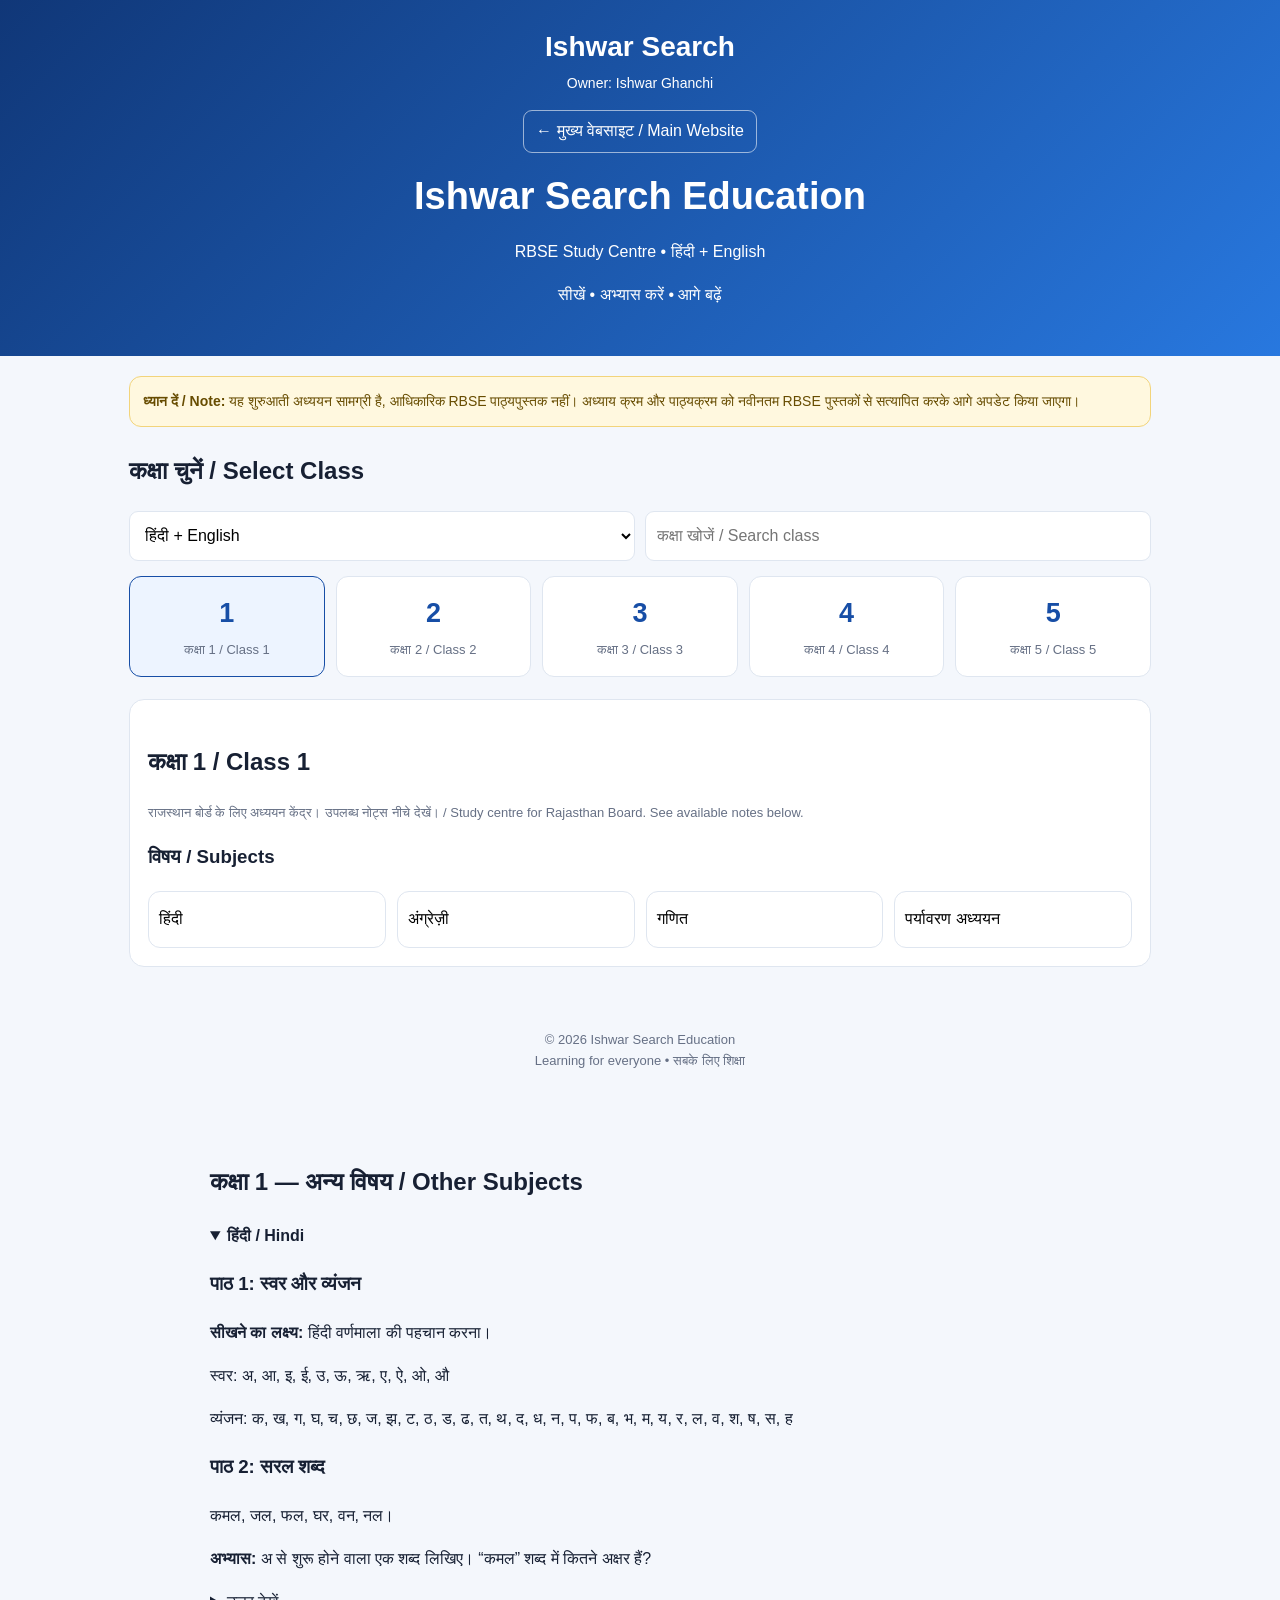
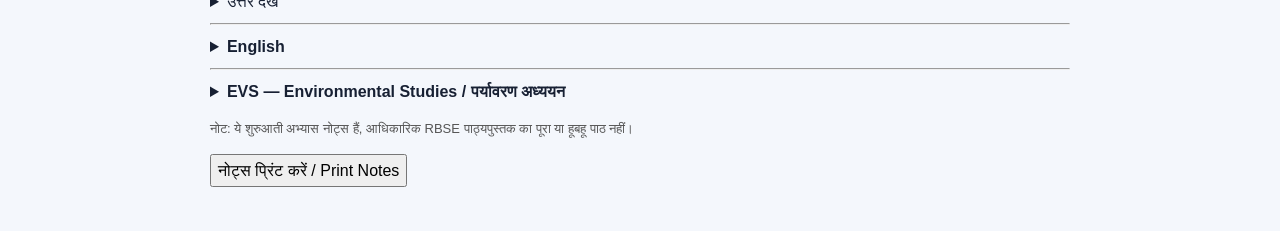
==== commit d78a0d16: "Add Class 1 extra subjects section in education.html Added extra subjects section for Class 1 includ" ====
--- a/templates/education.html
+++ b/templates/education.html
@@ -665,5 +665,59 @@
 renderClasses();
 chooseClass(1);
 </script>
+    
+<!-- CLASS 1: HINDI, ENGLISH AND EVS -->
+<section id="class1-extra-subjects" style="max-width:900px;margin:24px auto;padding:20px;font-family:Arial,sans-serif;line-height:1.7">
+  <h2>कक्षा 1 — अन्य विषय / Other Subjects</h2>
+
+  <details open>
+    <summary><strong>हिंदी / Hindi</strong></summary>
+    <h3>पाठ 1: स्वर और व्यंजन</h3>
+    <p><strong>सीखने का लक्ष्य:</strong> हिंदी वर्णमाला की पहचान करना।</p>
+    <p>स्वर: अ, आ, इ, ई, उ, ऊ, ऋ, ए, ऐ, ओ, औ</p>
+    <p>व्यंजन: क, ख, ग, घ, च, छ, ज, झ, ट, ठ, ड, ढ, त, थ, द, ध, न, प, फ, ब, भ, म, य, र, ल, व, श, ष, स, ह</p>
+    <h3>पाठ 2: सरल शब्द</h3>
+    <p>कमल, जल, फल, घर, वन, नल।</p>
+    <p><strong>अभ्यास:</strong> अ से शुरू होने वाला एक शब्द लिखिए। “कमल” शब्द में कितने अक्षर हैं?</p>
+    <details><summary>उत्तर देखें</summary><p>उदाहरण: अनार। कमल में तीन अक्षर हैं।</p></details>
+  </details>
+
+  <hr>
+
+  <details>
+    <summary><strong>English</strong></summary>
+    <h3>Lesson 1: The Alphabet</h3>
+    <p><strong>Learning goal:</strong> Recognise English letters.</p>
+    <p>Capital letters: A B C D E F G H I J K L M N O P Q R S T U V W X Y Z</p>
+    <p>Small letters: a b c d e f g h i j k l m n o p q r s t u v w x y z</p>
+    <h3>Lesson 2: Simple Words</h3>
+    <p>Cat, bat, sun, pen, cup, dog.</p>
+    <p><strong>Practice:</strong> Write five letters and name two animals in English.</p>
+    <details><summary>Show sample answers</summary><p>Letters: A, B, C, D, E. Animals: cat, dog.</p></details>
+  </details>
+
+  <hr>
+
+  <details>
+    <summary><strong>EVS — Environmental Studies / पर्यावरण अध्ययन</strong></summary>
+    <h3>पाठ 1: मेरा परिवार / My Family</h3>
+    <p>परिवार के सदस्य एक-दूसरे की देखभाल करते हैं। परिवार में माता-पिता, भाई-बहन और अन्य सदस्य हो सकते हैं। हर परिवार अलग होता है।</p>
+    <p>A family is a group of people who care for one another. Every family may be different.</p>
+    <h3>पाठ 2: हमारा शरीर / Our Body</h3>
+    <p>हम आँखों से देखते हैं, कानों से सुनते हैं, नाक से सूँघते हैं और जीभ से स्वाद पहचानते हैं।</p>
+    <p>We see with our eyes, hear with our ears, smell with our nose and taste with our tongue.</p>
+    <h3>पाठ 3: पौधे और जानवर / Plants and Animals</h3>
+    <p>पौधों को बढ़ने के लिए पानी, हवा, प्रकाश और उचित देखभाल चाहिए। जानवरों को भोजन, पानी और सुरक्षित स्थान चाहिए।</p>
+    <p>Plants need water, air, light and care to grow. Animals need food, water and a safe place.</p>
+    <p><strong>अभ्यास / Practice:</strong> शरीर के दो अंग लिखिए। पौधों को बढ़ने के लिए किन चीज़ों की ज़रूरत होती है?</p>
+    <details><summary>उत्तर देखें / Show answers</summary><p>आँखें और कान। पौधों को पानी, हवा, प्रकाश और उचित देखभाल चाहिए।</p></details>
+  </details>
+
+  <p style="font-size:13px;color:#555">
+    नोट: ये शुरुआती अभ्यास नोट्स हैं, आधिकारिक RBSE पाठ्यपुस्तक का पूरा या हूबहू पाठ नहीं।
+  </p>
+  <button type="button" onclick="window.print()">नोट्स प्रिंट करें / Print Notes</button>
+</section>
+<!-- END CLASS 1 EXTRA SUBJECTS -->
 </body>
 </html>
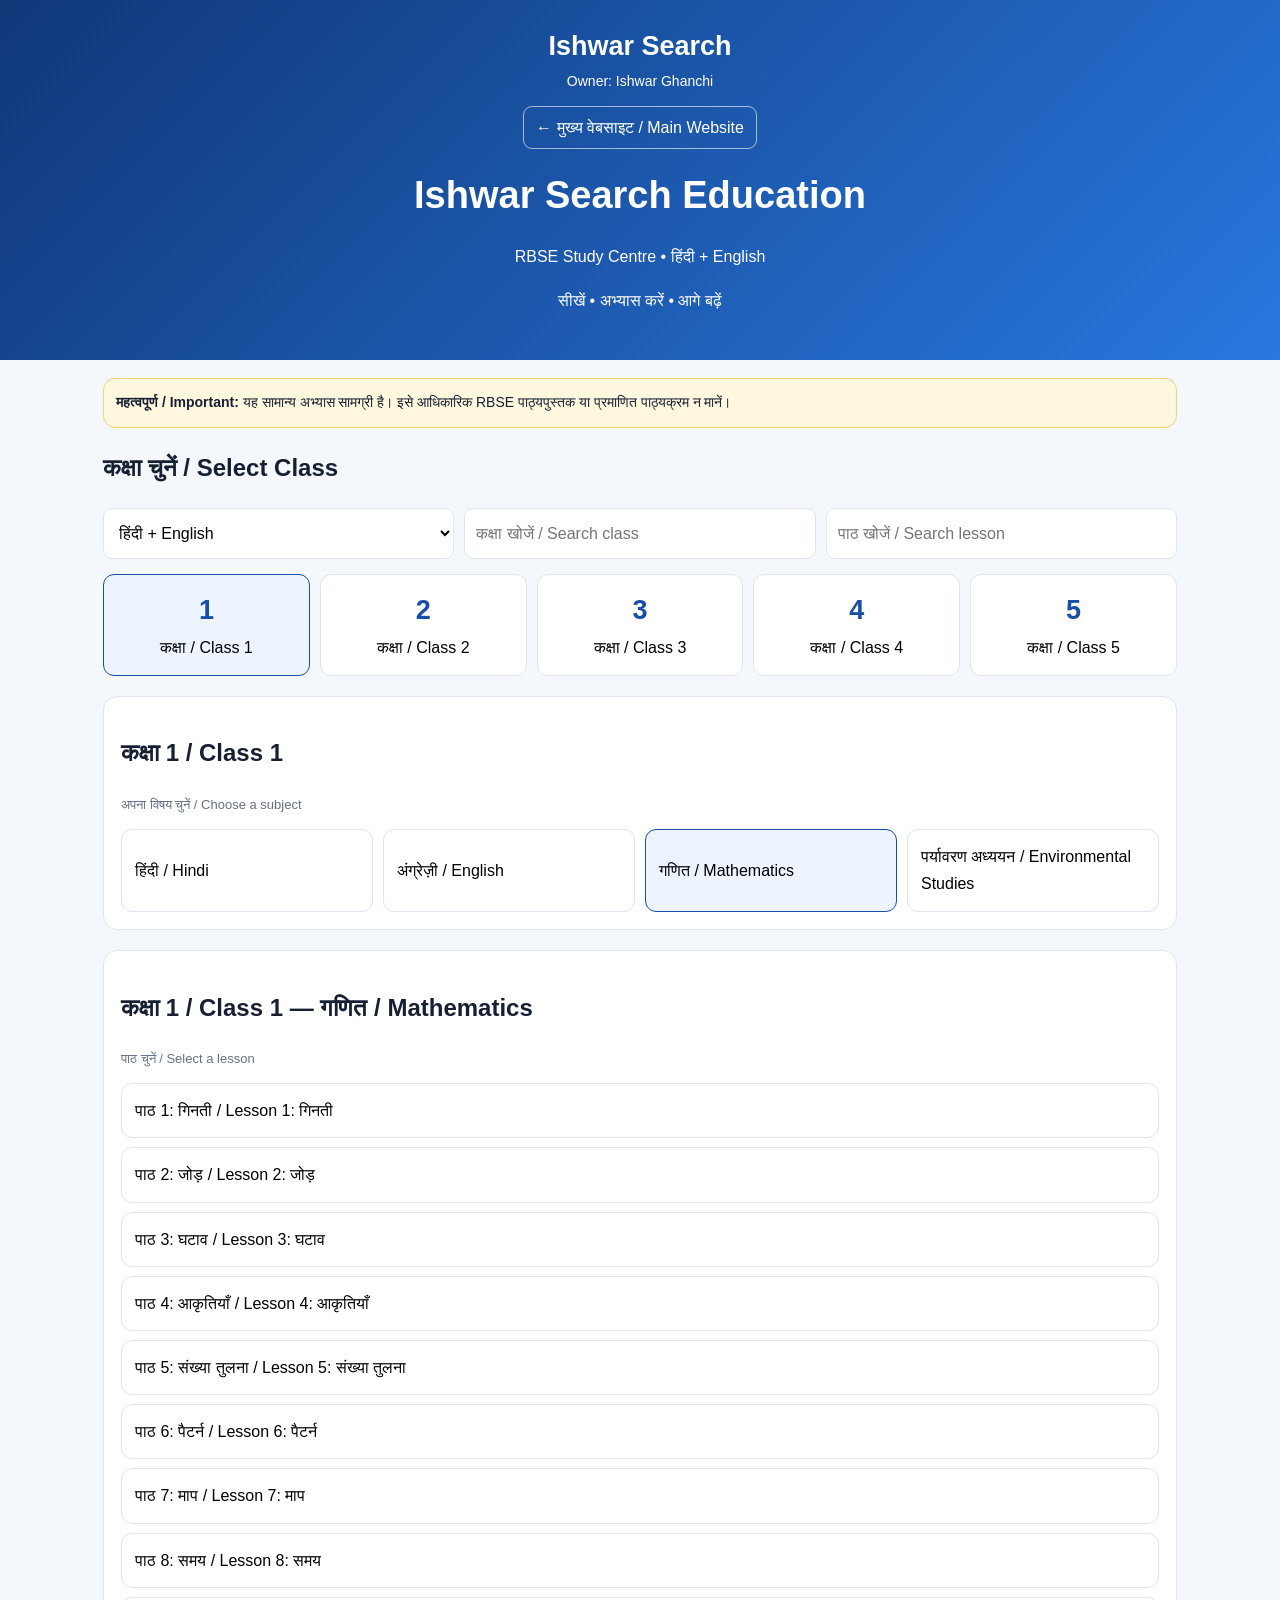
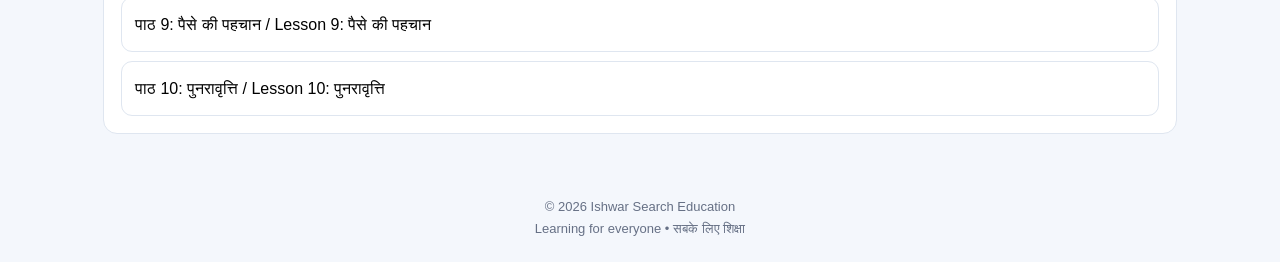
==== commit 0c494826: "Update print statement from 'Hello' to 'Goodbye'" ====
--- a/templates/education.html
+++ b/templates/education.html
@@ -4,720 +4,477 @@
 <head>
 <meta charset="UTF-8">
 <meta name="viewport" content="width=device-width, initial-scale=1">
-<meta name="description" content="Ishwar Search Education: कक्षा 1 से 5 तक हिंदी और English में अध्ययन सामग्री">
+<meta name="description" content="Ishwar Search Education - कक्षा 1 से 5 तक हिंदी और English अध्ययन सामग्री">
 <title>Ishwar Search Education</title>
-
 <style>
-:root {
-    --blue: #174ea6;
-    --blue-dark: #103778;
-    --bg: #f4f7fc;
-    --card: #ffffff;
-    --text: #172033;
-    --muted: #667085;
-    --border: #dfe6f0;
-    --green: #16834a;
-}
-* { box-sizing: border-box; }
-body {
-    margin: 0;
-    font-family: Arial, "Noto Sans Devanagari", sans-serif;
-    color: var(--text);
-    background: var(--bg);
-    line-height: 1.65;
-}
-header {
-    background: linear-gradient(135deg, #103778, #2878df);
-    color: white;
-    text-align: center;
-    padding: 24px 15px 32px;
-}
-.brand { font-size: 28px; font-weight: 800; margin: 0; }
-.owner { margin: 2px 0 15px; font-size: 14px; }
-header h1 { font-size: clamp(25px, 5vw, 38px); margin: 12px 0; }
-header p { margin-top: 8px; }
-.back-link {
-    display: inline-block;
-    color: white;
-    text-decoration: none;
-    border: 1px solid #ffffff90;
-    border-radius: 9px;
-    padding: 7px 12px;
-}
-.container { max-width: 1050px; margin: auto; padding: 20px 14px 40px; }
-.notice {
-    background: #fff8df;
-    border: 1px solid #f2d47b;
-    color: #674c00;
-    padding: 13px;
-    border-radius: 12px;
-    font-size: 14px;
-}
-h2 { margin-top: 24px; }
-.toolbar {
-    display: grid;
-    grid-template-columns: repeat(auto-fit, minmax(180px, 1fr));
-    gap: 10px;
-    margin: 15px 0;
-}
-input, select, button { font: inherit; }
-input, select {
-    width: 100%;
-    padding: 11px;
-    border: 1px solid var(--border);
-    border-radius: 9px;
-    background: white;
-}
-.class-grid, .subject-grid {
-    display: grid;
-    grid-template-columns: repeat(auto-fit, minmax(125px, 1fr));
-    gap: 11px;
-}
-.class-card, .subject-button {
-    border: 1px solid var(--border);
-    border-radius: 12px;
-    background: white;
-    padding: 14px 10px;
-    cursor: pointer;
-}
-.class-card { text-align: center; }
-.class-card:hover, .class-card.active,
-.subject-button:hover, .subject-button.active {
-    border-color: var(--blue);
-    background: #edf4ff;
-}
-.class-number { display: block; font-size: 27px; font-weight: bold; color: var(--blue); }
-.class-label { font-size: 13px; color: var(--muted); }
-.panel {
-    background: white;
-    border: 1px solid var(--border);
-    border-radius: 15px;
-    padding: 18px;
-    margin-top: 22px;
-}
-.subject-button { text-align: left; }
-.subject-grid { grid-template-columns: repeat(auto-fit, minmax(150px, 1fr)); }
-.lesson-list { display: grid; gap: 10px; margin-top: 15px; }
-.lesson-button {
-    width: 100%;
-    text-align: left;
-    padding: 13px;
-    border: 1px solid var(--border);
-    background: #fff;
-    border-radius: 10px;
-    cursor: pointer;
-}
-.lesson-button:hover, .lesson-button.active {
-    background: #edf4ff;
-    border-color: var(--blue);
-}
-.note {
-    border: 1px solid var(--border);
-    background: #f8faff;
-    border-radius: 12px;
-    padding: 17px;
-    margin-top: 18px;
-}
-.note h3 { margin-top: 0; color: var(--blue-dark); }
-.bilingual {
-    display: grid;
-    grid-template-columns: repeat(auto-fit, minmax(220px, 1fr));
-    gap: 12px;
-}
-.language-box {
-    background: white;
-    border: 1px solid var(--border);
-    border-radius: 10px;
-    padding: 13px;
-}
-.language-box h4 { margin: 0 0 8px; color: var(--blue); }
-.question {
-    padding: 12px 0;
-    border-bottom: 1px solid var(--border);
-}
-.question label { display: block; margin: 6px 0; cursor: pointer; }
-.action {
-    background: var(--blue);
-    color: white;
-    border: 0;
-    border-radius: 9px;
-    padding: 10px 15px;
-    cursor: pointer;
-    margin: 8px 6px 0 0;
-}
-.action:hover { background: var(--blue-dark); }
-.result { font-weight: bold; margin-top: 12px; }
-.small { color: var(--muted); font-size: 13px; }
-footer { text-align: center; padding: 22px 12px; color: var(--muted); font-size: 13px; }
-[hidden] { display: none !important; }
-@media print {
-    header, .notice, .toolbar, .class-grid, #subjectsPanel,
-    #lessonsPanel, .no-print, footer { display: none !important; }
-    body { background: white; }
-    .container, .panel, .note { border: 0; padding: 0; margin: 0; }
-}
+:root{--blue:#174ea6;--dark:#103778;--bg:#f4f7fc;--border:#dfe6f0;--text:#172033;--muted:#667085;--green:#16834a}
+*{box-sizing:border-box}
+body{margin:0;font-family:Arial,"Noto Sans Devanagari",sans-serif;background:var(--bg);color:var(--text);line-height:1.7}
+header{background:linear-gradient(135deg,#103778,#2878df);color:#fff;text-align:center;padding:24px 14px 30px}
+.brand{font-size:27px;font-weight:800;margin:0}
+.owner{font-size:14px;margin:0 0 12px}
+header h1{font-size:clamp(25px,5vw,38px);margin:14px 0 5px}
+.back{display:inline-block;color:white;border:1px solid #ffffff99;border-radius:9px;padding:7px 12px;text-decoration:none}
+.container{max-width:1100px;margin:auto;padding:18px 13px 40px}
+.notice{background:#fff8df;border:1px solid #f2d47b;border-radius:12px;padding:12px;font-size:14px}
+.toolbar{display:grid;grid-template-columns:repeat(auto-fit,minmax(180px,1fr));gap:10px;margin:15px 0}
+input,select,button{font:inherit}
+input,select{width:100%;padding:11px;border:1px solid var(--border);border-radius:9px;background:white}
+.grid{display:grid;grid-template-columns:repeat(auto-fit,minmax(135px,1fr));gap:10px}
+.card,.subject,.lesson{border:1px solid var(--border);background:white;border-radius:11px;padding:13px;cursor:pointer}
+.card{text-align:center}
+.card strong{display:block;font-size:27px;color:var(--blue)}
+.card.active,.subject.active,.lesson.active,.card:hover,.subject:hover,.lesson:hover{background:#edf4ff;border-color:var(--blue)}
+.panel{background:white;border:1px solid var(--border);border-radius:14px;padding:17px;margin-top:20px}
+.subject{text-align:left}
+.lesson-list{display:grid;gap:9px;margin-top:12px}
+.lesson{text-align:left;width:100%}
+.note{background:#f8faff;border:1px solid var(--border);border-radius:12px;padding:16px;margin-top:15px}
+.bilingual{display:grid;grid-template-columns:repeat(auto-fit,minmax(260px,1fr));gap:12px}
+.langbox{background:white;border:1px solid var(--border);border-radius:10px;padding:13px;min-width:0}
+.langbox h3,.langbox h4{color:var(--blue-dark)}
+.action{background:var(--blue);color:white;border:0;border-radius:9px;padding:10px 14px;margin:8px 6px 0 0;cursor:pointer}
+.action:hover{background:var(--dark)}
+.secondary{background:#e8eef8;color:var(--dark)}
+.question{padding:12px 0;border-bottom:1px solid var(--border)}
+.question label{display:block;margin:7px 0;cursor:pointer}
+.result{font-weight:bold;color:var(--green)}
+.small{color:var(--muted);font-size:13px}
+footer{text-align:center;padding:22px;color:var(--muted);font-size:13px}
+[hidden]{display:none!important}
+@media print{header,.notice,.toolbar,.class-grid,#subjectsPanel,#lessonsPanel,.no-print,footer{display:none!important}body{background:white}.container,.panel,.note{border:0;padding:0;margin:0}.bilingual{display:block}.langbox{border:0;page-break-inside:avoid}}
 </style>
 </head>
-
 <body>
 <header>
-    <p class="brand">Ishwar Search</p>
-    <p class="owner">Owner: Ishwar Ghanchi</p>
-    <a class="back-link" href="/">← मुख्य वेबसाइट / Main Website</a>
-    <h1>Ishwar Search Education</h1>
-    <p>RBSE Study Centre • हिंदी + English</p>
-    <p>सीखें • अभ्यास करें • आगे बढ़ें</p>
+  <p class="brand">Ishwar Search</p>
+  <p class="owner">Owner: Ishwar Ghanchi</p>
+  <a class="back" href="/">← मुख्य वेबसाइट / Main Website</a>
+  <h1>Ishwar Search Education</h1>
+  <p>RBSE Study Centre • हिंदी + English</p>
+  <p>सीखें • अभ्यास करें • आगे बढ़ें</p>
 </header>
 
 <main class="container">
-    <div class="notice">
-        <strong>ध्यान दें / Note:</strong>
-        यह शुरुआती अध्ययन सामग्री है, आधिकारिक RBSE पाठ्यपुस्तक नहीं।
-        अध्याय क्रम और पाठ्यक्रम को नवीनतम RBSE पुस्तकों से सत्यापित करके
-        आगे अपडेट किया जाएगा।
+  <div class="notice">
+    <strong>महत्वपूर्ण / Important:</strong>
+    यह सामान्य अभ्यास सामग्री है। इसे आधिकारिक RBSE पाठ्यपुस्तक या प्रमाणित पाठ्यक्रम न मानें।
+  </div>
+
+  <h2>कक्षा चुनें / Select Class</h2>
+  <div class="toolbar">
+    <select id="language" aria-label="Language">
+      <option value="both">हिंदी + English</option>
+      <option value="hi">केवल हिंदी / Hindi only</option>
+      <option value="en">English only</option>
+    </select>
+    <input id="classSearch" type="search" placeholder="कक्षा खोजें / Search class">
+    <input id="lessonSearch" type="search" placeholder="पाठ खोजें / Search lesson">
+  </div>
+
+  <div class="grid class-grid" id="classGrid"></div>
+
+  <section class="panel" id="subjectsPanel" hidden>
+    <h2 id="classTitle"></h2>
+    <p class="small">अपना विषय चुनें / Choose a subject</p>
+    <div class="grid" id="subjectGrid"></div>
+  </section>
+
+  <section class="panel" id="lessonsPanel" hidden>
+    <h2 id="subjectTitle"></h2>
+    <p class="small">पाठ चुनें / Select a lesson</p>
+    <div class="lesson-list" id="lessonList"></div>
+  </section>
+
+  <section class="panel" id="notesPanel" hidden>
+    <div id="notesContent"></div>
+    <div class="no-print">
+      <button class="action" id="printButton">नोट्स प्रिंट करें / Print Notes</button>
+      <button class="action" id="quizButton">अभ्यास जाँचें / Check Practice</button>
     </div>
-
-    <h2>कक्षा चुनें / Select Class</h2>
-    <div class="toolbar">
-        <select id="language" aria-label="Display language">
-            <option value="both">हिंदी + English</option>
-            <option value="hi">केवल हिंदी / Hindi</option>
-            <option value="en">English only</option>
-        </select>
-        <input id="classSearch" type="search"
-               placeholder="कक्षा खोजें / Search class">
-    </div>
-    <div class="class-grid" id="classGrid"></div>
-
-    <section class="panel" id="subjectsPanel" hidden>
-        <h2 id="classTitle"></h2>
-        <p id="classDescription" class="small"></p>
-        <h3>विषय / Subjects</h3>
-        <div class="subject-grid" id="subjectGrid"></div>
-    </section>
-
-    <section class="panel" id="lessonsPanel" hidden>
-        <h2 id="subjectTitle"></h2>
-        <p class="small">पाठ चुनें / Select a lesson</p>
-        <div class="lesson-list" id="lessonList"></div>
-    </section>
-
-    <section class="panel" id="notesPanel" hidden>
-        <div id="notesContent"></div>
-        <div class="no-print">
-            <button class="action" id="printButton">नोट्स प्रिंट करें / Print Notes</button>
-            <button class="action" id="quizButton">अभ्यास जाँचें / Check Practice</button>
-        </div>
-        <div id="quizArea" hidden></div>
-    </section>
+    <div id="quizArea" hidden></div>
+  </section>
 </main>
 
 <footer>
-    © <span id="year"></span> Ishwar Search Education
-    <br>Learning for everyone • सबके लिए शिक्षा
+  © <span id="year"></span> Ishwar Search Education
+  <br>Learning for everyone • सबके लिए शिक्षा
 </footer>
 
 <script>
 "use strict";
 
 const $ = id => document.getElementById(id);
-
 $("year").textContent = new Date().getFullYear();
 
-const classes = Array.from({length: 5}, (_, i) => i + 1);
-
-const subjectData = {
-    hi: ["हिंदी", "अंग्रेज़ी", "गणित", "पर्यावरण अध्ययन"],
-    en: ["Hindi", "English", "Mathematics", "Environmental Studies"]
+const classes = [1,2,3,4,5];
+const subjectInfo = {
+  hindi:{hi:"हिंदी",en:"Hindi"},
+  english:{hi:"अंग्रेज़ी",en:"English"},
+  math:{hi:"गणित",en:"Mathematics"},
+  evs:{hi:"पर्यावरण अध्ययन",en:"Environmental Studies"}
 };
 
-/*
- * यह शुरुआती नोट्स डेटाबेस है।
- * अभी विस्तृत पाठ केवल कक्षा 1 गणित के लिए जोड़े गए हैं।
- * दूसरे विषयों और कक्षाओं के नोट्स सत्यापित सामग्री मिलने पर बढ़ेंगे।
- */
-const lessons = [
-    {
-        id: "numbers",
-        class: 1,
-        subject: "math",
-        titleHi: "पाठ 1: संख्याओं की पहचान",
-        titleEn: "Lesson 1: Recognising Numbers",
-        hi: `
-<h3>पाठ 1: संख्याओं की पहचान</h3>
-<p><strong>सीखने का लक्ष्य:</strong> संख्याओं को पहचानना, गिनना और क्रम समझना।</p>
-<h4>1. संख्या क्या है?</h4>
-<p>संख्या का उपयोग वस्तुओं की गिनती बताने के लिए किया जाता है। जैसे एक गेंद, दो किताबें या तीन पेंसिल।</p>
-<h4>2. संख्या क्रम</h4>
-<p>1, 2, 3, 4, 5, 6, 7, 8, 9, 10</p>
-<ul>
-<li>1 के बाद 2 आता है।</li>
-<li>3 के बाद 4 आता है।</li>
-<li>5 से पहले 4 आता है।</li>
-<li>8 के बाद 9 आता है।</li>
-</ul>
-<h4>3. शून्य (0)</h4>
-<p>जब कोई वस्तु नहीं होती, तो हम शून्य का उपयोग कर सकते हैं। उदाहरण: खाली टोकरी में 0 आम हैं।</p>
-<h4>4. गिनती का अभ्यास</h4>
-<p>अपनी कॉपी में 1 से 20 तक संख्याएँ लिखें। फिर घर में पाँच वस्तुएँ गिनें।</p>
-`,
-        en: `
-<h3>Lesson 1: Recognising Numbers</h3>
-<p><strong>Learning goal:</strong> Recognise numbers, count objects and understand number order.</p>
-<h4>1. What is a number?</h4>
-<p>Numbers tell us how many objects there are. For example, one ball, two books or three pencils.</p>
-<h4>2. Number sequence</h4>
-<p>1, 2, 3, 4, 5, 6, 7, 8, 9, 10</p>
-<ul>
-<li>2 comes after 1.</li>
-<li>4 comes after 3.</li>
-<li>4 comes before 5.</li>
-<li>9 comes after 8.</li>
-</ul>
-<h4>3. Zero (0)</h4>
-<p>We can use zero when there are no objects. Example: an empty basket has 0 mangoes.</p>
-<h4>4. Counting practice</h4>
-<p>Write the numbers from 1 to 20 in your notebook. Then count five objects at home.</p>
-`
-    },
-    {
-        id: "before-after",
-        class: 1,
-        subject: "math",
-        titleHi: "पाठ 2: पहले और बाद की संख्या",
-        titleEn: "Lesson 2: Before and After",
-        hi: `
-<h3>पाठ 2: पहले और बाद की संख्या</h3>
-<p>संख्या क्रम में किसी संख्या से ठीक पहले आने वाली संख्या को पहले की संख्या और ठीक बाद आने वाली संख्या को बाद की संख्या कहते हैं।</p>
-<ul>
-<li>5 से पहले 4 आता है।</li>
-<li>5 के बाद 6 आता है।</li>
-<li>9 से पहले 8 आता है।</li>
-<li>9 के बाद 10 आता है।</li>
-</ul>
-<p><strong>अभ्यास:</strong> 3 के बाद कौन-सी संख्या आती है? 7 से पहले कौन-सी संख्या आती है?</p>
-`,
-        en: `
-<h3>Lesson 2: Before and After</h3>
-<p>The number immediately before a number is its previous number. The number immediately after it is its next number.</p>
-<ul>
-<li>4 comes before 5.</li>
-<li>6 comes after 5.</li>
-<li>8 comes before 9.</li>
-<li>10 comes after 9.</li>
-</ul>
-<p><strong>Practice:</strong> Which number comes after 3? Which number comes before 7?</p>
-`
-    },
-    {
-        id: "addition",
-        class: 1,
-        subject: "math",
-        titleHi: "पाठ 3: जोड़",
-        titleEn: "Lesson 3: Addition",
-        hi: `
-<h3>पाठ 3: जोड़</h3>
-<p>दो या अधिक संख्याओं को मिलाकर कुल पता करना जोड़ कहलाता है। जोड़ का चिह्न + है।</p>
-<p><strong>उदाहरण:</strong> आपके पास 2 आम हैं और 1 आम और मिला। कुल 2 + 1 = 3 आम।</p>
-<ul>
-<li>1 + 1 = 2</li>
-<li>2 + 1 = 3</li>
-<li>2 + 2 = 4</li>
-<li>3 + 2 = 5</li>
-</ul>
-<p>उँगलियों या छोटी वस्तुओं की सहायता से जोड़ का अभ्यास करें।</p>
-`,
-        en: `
-<h3>Lesson 3: Addition</h3>
-<p>Addition means putting numbers together to find the total. The plus sign is +.</p>
-<p><strong>Example:</strong> You have 2 mangoes and get 1 more. Total: 2 + 1 = 3 mangoes.</p>
-<ul>
-<li>1 + 1 = 2</li>
-<li>2 + 1 = 3</li>
-<li>2 + 2 = 4</li>
-<li>3 + 2 = 5</li>
-</ul>
-<p>Practise addition using your fingers or small objects.</p>
-`
-    },
-    {
-        id: "subtraction",
-        class: 1,
-        subject: "math",
-        titleHi: "पाठ 4: घटाव",
-        titleEn: "Lesson 4: Subtraction",
-        hi: `
-<h3>पाठ 4: घटाव</h3>
-<p>किसी समूह में से कुछ वस्तुएँ हटाने पर कितनी बचती हैं, यह पता करना घटाव कहलाता है। घटाव का चिह्न − है।</p>
-<p><strong>उदाहरण:</strong> 3 टॉफियों में से 1 टॉफी दे दी। 3 − 1 = 2 टॉफियाँ बचीं।</p>
-<ul>
-<li>2 − 1 = 1</li>
-<li>3 − 1 = 2</li>
-<li>4 − 2 = 2</li>
-<li>5 − 2 = 3</li>
-</ul>
-`,
-        en: `
-<h3>Lesson 4: Subtraction</h3>
-<p>Subtraction means taking away some objects and finding how many remain. The minus sign is −.</p>
-<p><strong>Example:</strong> You have 3 sweets and give away 1. Then 3 − 1 = 2 sweets remain.</p>
-<ul>
-<li>2 − 1 = 1</li>
-<li>3 − 1 = 2</li>
-<li>4 − 2 = 2</li>
-<li>5 − 2 = 3</li>
-</ul>
-`
-    },
-    {
-        id: "shapes",
-        class: 1,
-        subject: "math",
-        titleHi: "पाठ 5: आकृतियाँ",
-        titleEn: "Lesson 5: Shapes",
-        hi: `
-<h3>पाठ 5: आकृतियाँ</h3>
-<ul>
-<li><strong>वृत्त:</strong> गोल आकृति, जैसे सिक्का।</li>
-<li><strong>वर्ग:</strong> चार बराबर भुजाओं वाली आकृति।</li>
-<li><strong>आयत:</strong> चार भुजाओं वाली आकृति, जिसमें सामने की भुजाएँ बराबर होती हैं।</li>
-<li><strong>त्रिभुज:</strong> तीन भुजाओं वाली आकृति।</li>
-</ul>
-<p>अपने आसपास इन आकृतियों जैसी वस्तुएँ खोजें।</p>
-`,
-        en: `
-<h3>Lesson 5: Shapes</h3>
-<ul>
-<li><strong>Circle:</strong> A round shape, like a coin.</li>
-<li><strong>Square:</strong> A shape with four equal sides.</li>
-<li><strong>Rectangle:</strong> A four-sided shape with opposite sides equal.</li>
-<li><strong>Triangle:</strong> A shape with three sides.</li>
-</ul>
-<p>Look around you and find objects that match these shapes.</p>
-`
+const topics = {
+  1:{
+    hindi:[
+      ["स्वर और व्यंजन","स्वर स्वतंत्र रूप से बोले जाते हैं। व्यंजन के उच्चारण में स्वर की सहायता होती है।","Vowels are spoken independently. Consonants use vowel sounds when pronounced.","स्वर के दो उदाहरण चुनिए।","Name two vowels.","अ, आ","A, E"],
+      ["वर्णमाला","हिंदी वर्णमाला में अनेक स्वर और व्यंजन होते हैं। अक्षरों को पहचानने और सही क्रम में बोलने का अभ्यास करें।","The Hindi alphabet contains vowels and consonants. Practise recognising letters and saying them in order.","दो व्यंजन लिखिए।","Write two Hindi consonants.","क, म","क, म"],
+      ["मात्राएँ","मात्राएँ अक्षरों के साथ लगकर शब्द बनाने में मदद करती हैं। जैसे क, का, कि, की।","Matras combine with consonants to make sounds and words, such as क, का, कि and की.","क की आ की मात्रा वाला रूप लिखिए।","Write क with the आ matra.","का","का"],
+      ["सरल शब्द","दो या अधिक अक्षरों से सरल शब्द बनते हैं। जैसे जल, फल, घर और कमल।","Simple words are formed from letters. Examples include cat, sun, pen and cup.","फल शब्द लिखिए।","Write one simple English word.","फल","cat"],
+      ["चित्र और शब्द","चित्र देखकर वस्तु का नाम बोलें और लिखें। इससे शब्द पहचानने की क्षमता बढ़ती है।","Look at a picture, say the object's name and write it. This builds vocabulary.","किसी फल का नाम लिखिए।","Name a fruit.","आम","Mango"],
+      ["एकवचन और बहुवचन","एक वस्तु के लिए एकवचन और एक से अधिक के लिए बहुवचन का प्रयोग होता है।","Singular refers to one; plural generally refers to more than one.","एकवचन का उदाहरण दीजिए।","Give a singular example.","किताब","Book"],
+      ["संज्ञा","किसी व्यक्ति, स्थान, वस्तु या प्राणी के नाम को संज्ञा कहते हैं।","A noun names a person, place, animal or thing.","एक वस्तु का नाम लिखिए।","Name one object.","किताब","Book"],
+      ["क्रिया","काम बताने वाले शब्द क्रिया कहलाते हैं। जैसे खाना, पढ़ना और खेलना।","Action words are called verbs, such as eat, read and play.","एक क्रिया लिखिए।","Write one verb.","खेलना","Play"],
+      ["छोटे वाक्य","शब्दों को सही क्रम में रखकर अर्थपूर्ण वाक्य बनता है।","Words arranged in the right order make a meaningful sentence.","एक छोटा वाक्य लिखिए।","Write a short sentence.","मैं पढ़ता हूँ।","I can read."],
+      ["पुनरावृत्ति","सीखे हुए अक्षरों और शब्दों को पढ़ें, लिखें और उनकी वर्तनी जाँचें।","Review the letters and words you have learned. Read them and check spelling.","तीन शब्द लिखिए।","Write three words.","खुला अभ्यास","Open practice"]
+    ],
+    english:[
+      ["The Alphabet","अंग्रेज़ी में 26 letters होते हैं। Capital और small letters का अभ्यास करें।","English has 26 letters. Practise capital and small letters.","Write A, B and C.","Write A, B and C.","A, B, C","A, B, C"],
+      ["Vowels","A, E, I, O, U को vowels कहते हैं। बाकी letters consonants हैं।","A, E, I, O and U are vowels. The other letters are consonants.","Name two vowels.","Name two vowels.","A, E","A, E"],
+      ["Simple Words","Cat, dog, sun और pen जैसे छोटे शब्द पढ़ें और लिखें।","Read and write simple words such as cat, dog, sun and pen.","Write one animal word.","Write one animal word.","dog","dog"],
+      ["Greetings","Hello और Good morning अभिवादन के उदाहरण हैं।","Hello and Good morning are greetings.","How can you greet someone?","How can you greet someone?","नमस्ते / Hello","Hello"],
+      ["My Name","अपने नाम का पहला अक्षर बड़ा लिखना सीखें।","Learn to write your name, using a capital letter at the beginning.","Write your name.","Write your name.","अपना नाम","Your name"],
+      ["Colours","Red, blue, green और yellow रंगों के नाम हैं।","Red, blue, green and yellow are colour names.","Name one colour.","Name one colour.","Red","Red"],
+      ["Numbers","One, two, three, four और five संख्या के नाम हैं।","One, two, three, four and five are number words.","What comes after two?","What comes after two?","Three","Three"],
+      ["Animals","Cat, dog, cow और bird जानवरों के नाम हैं।","Cat, dog, cow and bird are animal names.","Name one animal.","Name one animal.","Cow","Cow"],
+      ["Short Sentences","I am a student जैसे छोटे वाक्य पढ़ें।","Read short sentences such as I am a student.","Complete: I ___ happy.","Complete: I ___ happy.","am","am"],
+      ["Revision","Letters, words and short sentences को दोहराएँ।","Review letters, words and short sentences.","Write any three letters.","Write any three letters.","खुला अभ्यास","Open practice"]
+    ],
+    math:[
+      ["संख्याएँ","संख्याएँ वस्तुओं की गिनती बताती हैं। 1 से 20 तक गिनें।","Numbers tell us how many objects there are. Count from 1 to 20.","3 के बाद कौन-सी संख्या है?","What comes after 3?","4","4"],
+      ["पहले और बाद","संख्या क्रम में पहले और बाद की संख्या पहचानें।","Identify the number before and after a given number.","5 से पहले क्या आता है?","What comes before 5?","4","4"],
+      ["जोड़","जोड़ में संख्याओं को मिलाकर कुल पता करते हैं।","Addition combines numbers to find a total.","2 + 1 = ?","2 + 1 = ?","3","3"],
+      ["घटाव","घटाव में किसी समूह से कुछ वस्तुएँ हटाते हैं।","Subtraction takes away objects from a group.","4 − 1 = ?","4 − 1 = ?","3","3"],
+      ["आकृतियाँ","वृत्त गोल होता है, त्रिभुज की तीन भुजाएँ होती हैं।","A circle is round; a triangle has three sides.","त्रिभुज की कितनी भुजाएँ हैं?","How many sides has a triangle?","3","3"],
+      ["लंबा और छोटा","वस्तुओं की लंबाई की तुलना करें।","Compare objects by length.","कौन-सी वस्तु लंबी है?","Which object is longer?","वस्तु देखकर उत्तर","Observe and answer"],
+      ["भारी और हल्का","वस्तुओं के भार की तुलना करें।","Compare the weight of objects.","पत्थर और पंख में कौन भारी है?","Which is heavier, a stone or a feather?","पत्थर","Stone"],
+      ["पैटर्न","दोहराते क्रम को पैटर्न कहते हैं।","A repeating sequence is called a pattern.","2, 4, 2, 4, __","2, 4, 2, 4, __","2","2"],
+      ["समय","दिन में सुबह, दोपहर, शाम और रात होती है।","Parts of a day include morning, afternoon, evening and night.","स्कूल सामान्यतः दिन के किस भाग में होता है?","When do many schools open?","सुबह","Morning"],
+      ["पुनरावृत्ति","गिनती, जोड़, घटाव और आकृतियों का अभ्यास करें।","Review counting, addition, subtraction and shapes.","3 + 2 = ?","3 + 2 = ?","5","5"]
+    ],
+    evs:[
+      ["मेरा परिवार","परिवार के सदस्य एक-दूसरे की देखभाल करते हैं। हर परिवार अलग हो सकता है।","Family members care for one another. Every family may be different.","परिवार के किसी सदस्य का नाम बताइए।","Name a family member.","खुला अभ्यास","Open practice"],
+      ["मेरा शरीर","आँखों से देखते हैं और कानों से सुनते हैं।","We see with our eyes and hear with our ears.","हम किससे सुनते हैं?","Which body part helps us hear?","कान","Ears"],
+      ["स्वच्छता","हाथ धोना और साफ कपड़े पहनना अच्छी आदतें हैं।","Washing hands and wearing clean clothes are good habits.","खाने से पहले क्या करना चाहिए?","What should you do before eating?","हाथ धोना","Wash hands"],
+      ["पौधे","पौधों को पानी, हवा, प्रकाश और देखभाल चाहिए।","Plants need water, air, light and care.","पौधों को क्या चाहिए?","What do plants need?","पानी और प्रकाश","Water and light"],
+      ["जानवर","जानवरों को भोजन, पानी और सुरक्षित स्थान चाहिए।","Animals need food, water and a safe place.","एक पालतू जानवर का नाम लिखिए।","Name a pet animal.","कुत्ता","Dog"],
+      ["भोजन","भोजन शरीर को ऊर्जा देता है। अलग-अलग पौष्टिक खाद्य पदार्थ खाएँ।","Food gives our bodies energy. Eat a variety of nutritious foods.","एक फल का नाम बताइए।","Name a fruit.","आम","Mango"],
+      ["पानी","पानी पीने और सफाई के लिए आवश्यक है। पानी व्यर्थ न बहाएँ।","Water is needed for drinking and cleaning. Avoid wasting it.","पानी बचाने का एक तरीका बताइए।","Name one way to save water.","नल बंद करें","Turn off the tap"],
+      ["मेरा घर","घर हमें रहने और मौसम से बचने की जगह देता है।","A home gives us shelter and protection from weather.","घर का एक कमरा बताइए।","Name a room in a home.","रसोई","Kitchen"],
+      ["सुरक्षा","सड़क पार करते समय बड़ों की मदद लें और यातायात संकेत देखें।","Ask a trusted adult for help when crossing roads and follow traffic signals.","सड़क पार करते समय क्या देखना चाहिए?","What should you check before crossing?","यातायात","Traffic"],
+      ["पुनरावृत्ति","परिवार, शरीर, पौधे, जानवर और सुरक्षा के बारे में दोहराएँ।","Review family, body, plants, animals and safety.","एक अच्छी स्वच्छता आदत लिखिए।","Name one good hygiene habit.","हाथ धोना","Handwashing"]
+    ]
+  }
+};
+
+/* कक्षा 2–5 के लिए पाठ-शीर्षक और अभ्यास विषय-वार दिए गए हैं। */
+const topicNames = {
+  hindi:[
+    ["मात्राएँ","संज्ञा","सर्वनाम","क्रिया","विशेषण","वचन","लिंग","वाक्य निर्माण","अनुच्छेद लेखन","पुनरावृत्ति"],
+    ["मात्राओं का अभ्यास","संज्ञा","सर्वनाम","क्रिया","विशेषण","वचन","लिंग","वाक्य","कहानी लेखन","पुनरावृत्ति"],
+    ["संज्ञा और सर्वनाम","क्रिया","विशेषण","काल का परिचय","वाक्य रचना","पर्यायवाची","विलोम शब्द","अनुच्छेद","पत्र लेखन","पुनरावृत्ति"],
+    ["संज्ञा","सर्वनाम","विशेषण","क्रिया और काल","वाक्य भेद","पर्यायवाची","विलोम","मुहावरे","अनुच्छेद","पुनरावृत्ति"],
+    ["भाषा और व्याकरण","संज्ञा","सर्वनाम","विशेषण","क्रिया और काल","वचन और लिंग","पर्यायवाची","विलोम","पत्र और अनुच्छेद","पुनरावृत्ति"]
+  ],
+  english:[
+    ["Alphabet","Vowels and Consonants","Naming Words","Action Words","Colours","Numbers","Pronouns","Simple Sentences","Reading Practice","Revision"],
+    ["Nouns","Pronouns","Verbs","Adjectives","Articles","Singular and Plural","Prepositions","Sentences","Short Paragraph","Revision"],
+    ["Nouns","Pronouns","Verbs","Adjectives","Articles","Tenses Introduction","Prepositions","Comprehension","Paragraph Writing","Revision"],
+    ["Nouns and Pronouns","Adjectives","Verbs","Simple Tenses","Articles","Prepositions","Conjunctions","Comprehension","Letter Writing","Revision"],
+    ["Parts of Speech","Nouns","Pronouns","Adjectives","Tenses","Articles","Prepositions","Conjunctions","Paragraph Writing","Revision"]
+  ],
+  math:[
+    ["गिनती","जोड़","घटाव","आकृतियाँ","संख्या तुलना","पैटर्न","माप","समय","पैसे की पहचान","पुनरावृत्ति"],
+    ["संख्या क्रम","जोड़","घटाव","गुणा का परिचय","भाग का परिचय","आकृतियाँ","माप","समय","पैसे","पुनरावृत्ति"],
+    ["बड़ी संख्याएँ","जोड़","घटाव","गुणा","भाग","भिन्न का परिचय","माप","समय","आकृतियाँ","पुनरावृत्ति"],
+    ["संख्या पद्धति","जोड़ और घटाव","गुणा","भाग","गुणज","भिन्न","माप","समय और कैलेंडर","ज्यामितीय आकृतियाँ","पुनरावृत्ति"],
+    ["बड़ी संख्याएँ","चार संक्रियाएँ","गुणज और गुणनखंड","भिन्न","दशमलव परिचय","मापन","परिमाप","ज्यामिति","आँकड़ों का परिचय","पुनरावृत्ति"]
+  ],
+  evs:[
+    ["मेरा परिवार","मेरा शरीर","स्वच्छता","पौधे","जानवर","भोजन","पानी","मेरा घर","सुरक्षा","पुनरावृत्ति"],
+    ["परिवार और पड़ोस","शरीर की देखभाल","स्वच्छ भोजन","पौधों की जरूरतें","जानवरों के घर","पानी","मौसम","यातायात","सुरक्षा","पुनरावृत्ति"],
+    ["परिवार और समुदाय","स्वास्थ्य","भोजन","पौधों के भाग","जानवर","जल संरक्षण","हवा","परिवहन","पर्यावरण","पुनरावृत्ति"],
+    ["हमारा पर्यावरण","मानव शरीर","पौधों का जीवन","जानवरों का जीवन","भोजन और स्वास्थ्य","जल चक्र परिचय","प्राकृतिक संसाधन","यातायात","कचरा प्रबंधन","पुनरावृत्ति"],
+    ["पर्यावरण और हम","स्वास्थ्य और स्वच्छता","पौधे","जानवर","पोषण","जल संरक्षण","प्राकृतिक संसाधन","प्रदूषण","समुदाय और सुरक्षा","पुनरावृत्ति"]
+  ]
+};
+
+const genericNotes = {
+  hindi:{
+    hi:"इस पाठ में शब्दों और वाक्यों को ध्यान से पढ़ें। उदाहरणों को अपनी कॉपी में लिखें। पाठ से जुड़े नए शब्द पहचानें और अपने वाक्य बनाएं। लिखने के बाद वर्तनी और विराम चिह्न जाँचें।",
+    en:"Read the examples carefully. Write the new words in your notebook and make your own sentences. Check spelling and punctuation after writing.",
+    qhi:"इस पाठ से संबंधित एक उदाहरण लिखिए।",
+    qen:"Write one example related to this lesson.",
+    ahi:"विद्यार्थी का अपना सही उदाहरण।",
+    aen:"A suitable example written by the learner."
+  },
+  english:{
+    hi:"इस पाठ के शब्द और उदाहरण पढ़ें। नए शब्दों का अर्थ समझें। छोटे वाक्य बोलने और लिखने का अभ्यास करें। अपने उत्तर में बड़े अक्षर और सही विराम चिह्न लगाएँ।",
+    en:"Read the words and examples. Learn their meanings and practise speaking and writing short sentences. Use capital letters and correct punctuation.",
+    qhi:"इस पाठ से एक अंग्रेज़ी शब्द या वाक्य लिखिए।",
+    qen:"Write one English word or sentence related to this lesson.",
+    ahi:"विद्यार्थी का अपना सही उत्तर।",
+    aen:"A suitable answer written by the learner."
+  },
+  math:{
+    hi:"पहले उदाहरण को समझें। प्रश्न को ध्यान से पढ़ें और संख्याओं का सही उपयोग करें। जरूरत हो तो चित्र या वस्तुओं की सहायता लें। उत्तर के साथ अपना तरीका भी लिखें।",
+    en:"Study the example first. Read the question carefully and use numbers correctly. Use drawings or objects if needed. Show your working with the answer.",
+    qhi:"इस पाठ से संबंधित एक प्रश्न हल कीजिए।",
+    qen:"Solve one question related to this lesson.",
+    ahi:"प्रश्न के अनुसार सही उत्तर चुनें।",
+    aen:"Choose the correct answer for the question."
+  },
+  evs:{
+    hi:"अपने आसपास के उदाहरणों को देखकर विषय समझें। प्रकृति, परिवार, स्वास्थ्य और सुरक्षा से जुड़ी बातों पर चर्चा करें। देखी गई बातों को अपनी कॉपी में लिखें।",
+    en:"Observe examples around you. Discuss topics related to nature, family, health and safety. Write down what you observe in your notebook.",
+    qhi:"इस पाठ से जुड़ी एक बात बताइए।",
+    qen:"Name one thing you learned from this lesson.",
+    ahi:"विद्यार्थी का अपना सही उत्तर।",
+    aen:"A suitable answer written by the learner."
+  }
+};
+
+const lessons = [];
+const quizzes = {};
+
+function addLesson(c, subject, index, title, hi, en, qhi, qen, ahi, aen) {
+  const id = `c${c}-${subject}-${index+1}`;
+  lessons.push({
+    id, class:c, subject, index,
+    titleHi:`पाठ ${index+1}: ${title}`,
+    titleEn:`Lesson ${index+1}: ${title}`,
+    hi,en,qhi,qen,ahi,aen
+  });
+}
+
+/* कक्षा 1 के लिए दस पाठ प्रति विषय */
+for (const subject of Object.keys(topicNames)) {
+  const names = topicNames[subject][0];
+  const detailed = (topics[1] && topics[1][subject]) || [];
+  names.forEach((name,i) => {
+    const d = detailed[i];
+    const g = genericNotes[subject];
+    addLesson(1,subject,i,name,
+      d ? `<h3>${d[0]}</h3><p>${d[1]}</p><h4>अभ्यास</h4><p>${d[3]}</p>` : `<h3>${name}</h3><p>${g.hi}</p><h4>उदाहरण</h4><p>${g.ahi}</p><h4>अभ्यास</h4><p>${g.qhi}</p>`,
+      d ? `<h3>${d[0]}</h3><p>${d[2]}</p><h4>Practice</h4><p>${d[4]}</p>` : `<h3>${name}</h3><p>${g.en}</p><h4>Example</h4><p>${g.aen}</p><h4>Practice</h4><p>${g.qen}</p>`,
+      d ? d[3] : g.qhi,d ? d[4] : g.qen,d ? d[5] : g.ahi,d ? d[6] : g.aen
+    );
+  });
+}
+
+/* कक्षा 2–5: प्रत्येक विषय में दस पाठ */
+for (let c=2;c<=5;c++) {
+  for (const subject of Object.keys(topicNames)) {
+    const names = topicNames[subject][c-1];
+    const g = genericNotes[subject];
+    names.forEach((name,i) => {
+      const number = i+1;
+      let exampleHi = g.ahi;
+      let exampleEn = g.aen;
+      let questionHi = g.qhi;
+      let questionEn = g.qen;
+
+      if(subject==="math"){
+        const a=c+number, b=number;
+        exampleHi = `${a} और ${b} पर आधारित अभ्यास करें।`;
+        exampleEn = `Practise using ${a} and ${b}.`;
+        questionHi = `${a} + ${b} = ?`;
+        questionEn = `${a} + ${b} = ?`;
+      }
+
+      addLesson(c,subject,i,name,
+        `<h3>${name}</h3><p><strong>सीखने का लक्ष्य:</strong> ${name} के मूल विचार समझना और उन्हें उदाहरणों में पहचानना।</p><h4>मुख्य बातें</h4><p>${g.hi}</p><h4>उदाहरण</h4><p>${exampleHi}</p><h4>अभ्यास</h4><p>${questionHi}</p><p>उत्तर अपनी कॉपी में लिखें और शिक्षक या अभिभावक के साथ जाँचें।</p>`,
+        `<h3>${name}</h3><p><strong>Learning goal:</strong> Understand the basic ideas of ${name} and identify them in examples.</p><h4>Key ideas</h4><p>${g.en}</p><h4>Example</h4><p>${exampleEn}</p><h4>Practice</h4><p>${questionEn}</p><p>Write your answer in your notebook and check it with a teacher or guardian.</p>`,
+        questionHi,questionEn,exampleHi,exampleEn
+      );
+    });
+  }
+}
+
+function lang() { return $("language").value; }
+function bilingual(hi,en) {
+  if(lang()==="hi") return hi;
+  if(lang()==="en") return en;
+  return `${hi} / ${en}`;
+}
+let selectedClass=1, selectedSubject="math", selectedLesson=null;
+
+function renderClasses() {
+  const filter=$("classSearch").value.trim().toLowerCase();
+  const grid=$("classGrid");
+  grid.replaceChildren();
+  classes.forEach(c=>{
+    if(filter && !(`class ${c} कक्षा ${c}`).includes(filter)) return;
+    const button=document.createElement("button");
+    button.type="button";
+    button.className="card"+(selectedClass===c?" active":"");
+    button.innerHTML=`<strong>${c}</strong><span>${bilingual("कक्षा","Class")} ${c}</span>`;
+    button.addEventListener("click",()=>chooseClass(c));
+    grid.appendChild(button);
+  });
+}
+
+function renderSubjects() {
+  const grid=$("subjectGrid");
+  grid.replaceChildren();
+  Object.keys(subjectInfo).forEach(key=>{
+    const button=document.createElement("button");
+    button.type="button";
+    button.className="subject"+(selectedSubject===key?" active":"");
+    button.textContent=bilingual(subjectInfo[key].hi,subjectInfo[key].en);
+    button.addEventListener("click",()=>chooseSubject(key));
+    grid.appendChild(button);
+  });
+}
+
+function chooseClass(c) {
+  selectedClass=c;
+  selectedLesson=null;
+  $("classTitle").textContent=bilingual(`कक्षा ${c}`,`Class ${c}`);
+  $("subjectsPanel").hidden=false;
+  $("lessonsPanel").hidden=true;
+  $("notesPanel").hidden=true;
+  renderClasses();
+  renderSubjects();
+}
+
+function chooseSubject(subject) {
+  selectedSubject=subject;
+  selectedLesson=null;
+  $("subjectTitle").textContent=`${bilingual(`कक्षा ${selectedClass}`,`Class ${selectedClass}`)} — ${bilingual(subjectInfo[subject].hi,subjectInfo[subject].en)}`;
+  $("lessonsPanel").hidden=false;
+  $("notesPanel").hidden=true;
+  renderSubjects();
+  renderLessons();
+}
+
+function renderLessons() {
+  const list=$("lessonList");
+  list.replaceChildren();
+  const filter=$("lessonSearch").value.trim().toLowerCase();
+  const available=lessons.filter(l=>l.class===selectedClass && l.subject===selectedSubject);
+  available.filter(l=>!filter || `${l.titleHi} ${l.titleEn}`.toLowerCase().includes(filter))
+  .forEach(l=>{
+    const button=document.createElement("button");
+    button.type="button";
+    button.className="lesson"+(selectedLesson===l.id?" active":"");
+    button.textContent=bilingual(l.titleHi,l.titleEn);
+    button.addEventListener("click",()=>showLesson(l.id));
+    list.appendChild(button);
+  });
+  if(!list.children.length){
+    const p=document.createElement("p");
+    p.textContent=bilingual("कोई मिलता हुआ पाठ नहीं मिला।","No matching lesson found.");
+    list.appendChild(p);
+  }
+}
+
+function showLesson(id) {
+  selectedLesson=id;
+  const l=lessons.find(x=>x.id===id);
+  if(!l) return;
+  const content=$("notesContent");
+  content.replaceChildren();
+  const heading=document.createElement("h2");
+  heading.textContent=bilingual(l.titleHi,l.titleEn);
+  content.appendChild(heading);
+
+  const columns=document.createElement("div");
+  columns.className="bilingual";
+  if(lang()!=="en"){
+    const hi=document.createElement("article");
+    hi.className="langbox";
+    hi.innerHTML=l.hi;
+    columns.appendChild(hi);
+  }
+  if(lang()!=="hi"){
+    const en=document.createElement("article");
+    en.className="langbox";
+    en.innerHTML=l.en;
+    columns.appendChild(en);
+  }
+  content.appendChild(columns);
+  $("notesPanel").hidden=false;
+  $("quizArea").hidden=true;
+  renderLessons();
+  $("notesPanel").scrollIntoView({behavior:"smooth",block:"start"});
+}
+
+function showQuiz() {
+  const l=lessons.find(x=>x.id===selectedLesson);
+  const area=$("quizArea");
+  area.replaceChildren();
+  area.hidden=false;
+  if(!l) return;
+
+  const heading=document.createElement("h3");
+  heading.textContent=bilingual("अभ्यास जाँचें","Check your practice");
+  area.appendChild(heading);
+
+  const q=document.createElement("div");
+  q.className="question";
+  const p=document.createElement("p");
+  p.textContent=bilingual(l.qhi,l.qen);
+  q.appendChild(p);
+
+  const options=document.createElement("div");
+  const answers=[l.ahi,l.aen];
+  const correct=answers[lang()==="en"?1:0] || answers[0];
+  const distractors=lang()==="en"
+    ? ["Try again","Write in your notebook"]
+    : ["दोबारा प्रयास करें","कॉपी में लिखें"];
+  const choices=[correct,...distractors].sort(()=>Math.random()-0.5);
+
+  choices.forEach((answer,i)=>{
+    const label=document.createElement("label");
+    label.style.display="block";
+    const radio=document.createElement("input");
+    radio.type="radio";
+    radio.name="lesson-answer";
+    radio.value=answer===correct?"correct":"other";
+    label.append(radio,document.createTextNode(" "+answer));
+    options.appendChild(label);
+  });
+  q.appendChild(options);
+  area.appendChild(q);
+
+  const result=document.createElement("p");
+  result.className="result";
+  const check=document.createElement("button");
+  check.type="button";
+  check.className="action";
+  check.textContent=bilingual("उत्तर जाँचें","Check Answer");
+  check.addEventListener("click",()=>{
+    const chosen=area.querySelector('input[name="lesson-answer"]:checked');
+    if(!chosen){
+      result.textContent=bilingual("पहले एक विकल्प चुनें।","Choose an option first.");
+    }else if(chosen.value==="correct"){
+      result.textContent=bilingual("बहुत अच्छा! उत्तर सही है।","Well done! Correct answer.");
+    }else{
+      result.textContent=bilingual("फिर से प्रयास करें।","Try again.");
     }
-];
-
-const quizzes = {
-    numbers: [
-        {hi:"1 के बाद कौन-सी संख्या आती है?", en:"Which number comes after 1?", options:["2","4","5"], answer:0},
-        {hi:"5 से पहले कौन-सी संख्या आती है?", en:"Which number comes before 5?", options:["3","4","6"], answer:1},
-        {hi:"खाली टोकरी में कितने आम हैं?", en:"How many mangoes are in an empty basket?", options:["0","1","2"], answer:0}
-    ],
-    "before-after": [
-        {hi:"3 के बाद कौन-सी संख्या आती है?", en:"Which number comes after 3?", options:["2","4","5"], answer:1},
-        {hi:"7 से पहले कौन-सी संख्या आती है?", en:"Which number comes before 7?", options:["6","8","9"], answer:0}
-    ],
-    addition: [
-        {hi:"2 + 1 = ?", en:"2 + 1 = ?", options:["2","3","4"], answer:1},
-        {hi:"2 + 2 = ?", en:"2 + 2 = ?", options:["3","4","5"], answer:1},
-        {hi:"3 + 2 = ?", en:"3 + 2 = ?", options:["4","5","6"], answer:1}
-    ],
-    subtraction: [
-        {hi:"3 − 1 = ?", en:"3 − 1 = ?", options:["1","2","3"], answer:1},
-        {hi:"4 − 2 = ?", en:"4 − 2 = ?", options:["1","2","3"], answer:1}
-    ],
-    shapes: [
-        {hi:"त्रिभुज की कितनी भुजाएँ होती हैं?", en:"How many sides does a triangle have?", options:["2","3","4"], answer:1},
-        {hi:"सिक्का किस आकृति जैसा होता है?", en:"Which shape is like a coin?", options:["Circle","Square","Triangle"], answer:0}
-    ]
-};
-
-let selectedClass = 1;
-let selectedSubject = "";
-let selectedLesson = null;
-
-function language() {
-    return $("language").value;
-}
-
-function text(hi, en) {
-    const lang = language();
-    if (lang === "hi") return hi;
-    if (lang === "en") return en;
-    return hi + " / " + en;
-}
-
-function renderClasses() {
-    const filter = $("classSearch").value.trim().toLowerCase();
-    $("classGrid").replaceChildren();
-
-    classes.forEach(number => {
-        const hi = `कक्षा ${number}`;
-        const en = `Class ${number}`;
-        if (filter && !`${hi} ${en} ${number}`.toLowerCase().includes(filter)) return;
-
-        const button = document.createElement("button");
-        button.type = "button";
-        button.className = "class-card" + (selectedClass === number ? " active" : "");
-        button.setAttribute("aria-pressed", String(selectedClass === number));
-
-        const n = document.createElement("span");
-        n.className = "class-number";
-        n.textContent = number;
-
-        const label = document.createElement("span");
-        label.className = "class-label";
-        label.textContent = text(hi, en);
-
-        button.append(n, label);
-        button.addEventListener("click", () => chooseClass(number));
-        $("classGrid").appendChild(button);
-    });
-}
-
-function chooseClass(number) {
-    selectedClass = number;
-    selectedSubject = "";
-    selectedLesson = null;
-
-    $("classTitle").textContent = text(`कक्षा ${number}`, `Class ${number}`);
-    $("classDescription").textContent = text(
-        "राजस्थान बोर्ड के लिए अध्ययन केंद्र। उपलब्ध नोट्स नीचे देखें।",
-        "Study centre for Rajasthan Board. See available notes below."
-    );
-
-    $("subjectsPanel").hidden = false;
-    $("lessonsPanel").hidden = true;
-    $("notesPanel").hidden = true;
-    renderClasses();
+  });
+  area.append(check,result);
+}
+
+$("classSearch").addEventListener("input",renderClasses);
+$("lessonSearch").addEventListener("input",renderLessons);
+$("language").addEventListener("change",()=>{
+  renderClasses();
+  if(!$("subjectsPanel").hidden){
+    $("classTitle").textContent=bilingual(`कक्षा ${selectedClass}`,`Class ${selectedClass}`);
     renderSubjects();
-}
-
-function renderSubjects() {
-    $("subjectGrid").replaceChildren();
-    const lang = language();
-    const names = subjectData[lang === "en" ? "en" : "hi"];
-
-    names.forEach((name, index) => {
-        const subjectKey = ["hindi", "english", "math", "evs"][index];
-        const button = document.createElement("button");
-        button.type = "button";
-        button.className = "subject-button" + (selectedSubject === subjectKey ? " active" : "");
-        button.textContent = name;
-        button.addEventListener("click", () => chooseSubject(subjectKey, name));
-        $("subjectGrid").appendChild(button);
-    });
-}
-
-function chooseSubject(key, name) {
-    selectedSubject = key;
-    selectedLesson = null;
-    $("subjectTitle").textContent = text(
-        `कक्षा ${selectedClass} — ${name}`,
-        `Class ${selectedClass} — ${name}`
-    );
-    $("lessonsPanel").hidden = false;
-    $("notesPanel").hidden = true;
-    renderSubjects();
-    renderLessons();
-}
-
-function renderLessons() {
-    $("lessonList").replaceChildren();
-
-    const available = lessons.filter(item =>
-        item.class === selectedClass && item.subject === selectedSubject
-    );
-
-    if (available.length === 0) {
-        const message = document.createElement("p");
-        message.className = "small";
-        message.textContent = text(
-            "इस कक्षा और विषय के विस्तृत नोट्स अभी जोड़े नहीं गए हैं। अगले चरण में सामग्री सत्यापित करके जोड़ी जाएगी।",
-            "Detailed notes for this class and subject have not been added yet. Verified material will be added in a future update."
-        );
-        $("lessonList").appendChild(message);
-        return;
-    }
-
-    available.forEach(item => {
-        const button = document.createElement("button");
-        button.type = "button";
-        button.className = "lesson-button" + (selectedLesson === item.id ? " active" : "");
-        button.textContent = text(item.titleHi, item.titleEn);
-        button.addEventListener("click", () => showLesson(item.id));
-        $("lessonList").appendChild(button);
-    });
-}
-
-function showLesson(id) {
-    selectedLesson = id;
-    const lesson = lessons.find(item => item.id === id);
-    if (!lesson) return;
-
-    const lang = language();
-    $("notesContent").replaceChildren();
-
-    const heading = document.createElement("h2");
-    heading.textContent = text(lesson.titleHi, lesson.titleEn);
-    $("notesContent").appendChild(heading);
-
-    const columns = document.createElement("div");
-    columns.className = "bilingual";
-
-    if (lang !== "en") {
-        const hi = document.createElement("article");
-        hi.className = "language-box";
-        hi.innerHTML = lesson.hi;
-        columns.appendChild(hi);
-    }
-
-    if (lang !== "hi") {
-        const en = document.createElement("article");
-        en.className = "language-box";
-        en.innerHTML = lesson.en;
-        columns.appendChild(en);
-    }
-
-    $("notesContent").appendChild(columns);
-    $("notesPanel").hidden = false;
-    $("quizArea").hidden = true;
-    renderLessons();
-    $("notesPanel").scrollIntoView({behavior:"smooth", block:"start"});
-}
-
-function showQuiz() {
-    if (!selectedLesson || !quizzes[selectedLesson]) {
-        $("quizArea").hidden = false;
-        $("quizArea").textContent = text(
-            "इस पाठ के अभ्यास प्रश्न उपलब्ध नहीं हैं।",
-            "Practice questions are not available for this lesson."
-        );
-        return;
-    }
-
-    const questions = quizzes[selectedLesson];
-    const area = $("quizArea");
-    area.replaceChildren();
-    area.hidden = false;
-
-    const title = document.createElement("h3");
-    title.textContent = text("अभ्यास प्रश्न / Practice", "Practice Questions");
-    area.appendChild(title);
-
-    questions.forEach((q, index) => {
-        const block = document.createElement("div");
-        block.className = "question";
-
-        const prompt = document.createElement("p");
-        prompt.textContent = `${index + 1}. ${text(q.hi, q.en)}`;
-        block.appendChild(prompt);
-
-        q.options.forEach((option, optionIndex) => {
-            const label = document.createElement("label");
-            const radio = document.createElement("input");
-            radio.type = "radio";
-            radio.name = `q-${index}`;
-            radio.value = optionIndex;
-            label.append(radio, document.createTextNode(" " + option));
-            block.appendChild(label);
-        });
-
-        area.appendChild(block);
-    });
-
-    const check = document.createElement("button");
-    check.type = "button";
-    check.className = "action";
-    check.textContent = text("उत्तर जाँचें", "Check Answers");
-
-    const result = document.createElement("p");
-    result.className = "result";
-    result.setAttribute("aria-live", "polite");
-
-    check.addEventListener("click", () => {
-        let score = 0;
-        questions.forEach((q, index) => {
-            const chosen = area.querySelector(`input[name="q-${index}"]:checked`);
-            if (chosen && Number(chosen.value) === q.answer) score++;
-        });
-        result.textContent = text(
-            `आपका स्कोर: ${score} / ${questions.length}`,
-            `Your score: ${score} / ${questions.length}`
-        );
-    });
-
-    area.append(check, result);
-}
-
-$("classSearch").addEventListener("input", renderClasses);
-
-$("language").addEventListener("change", () => {
-    renderClasses();
-
-    if (!$("subjectsPanel").hidden) {
-        $("classTitle").textContent = text(`कक्षा ${selectedClass}`, `Class ${selectedClass}`);
-        if (selectedSubject) {
-            const subjectList = subjectData[language() === "en" ? "en" : "hi"];
-            const index = ["hindi", "english", "math", "evs"].indexOf(selectedSubject);
-            chooseSubject(selectedSubject, subjectList[index]);
-            if (selectedLesson) showLesson(selectedLesson);
-        } else {
-            renderSubjects();
-        }
-    }
+    if(!$("lessonsPanel").hidden) chooseSubject(selectedSubject);
+    if(selectedLesson) showLesson(selectedLesson);
+  }
 });
-
-$("printButton").addEventListener("click", () => window.print());
-$("quizButton").addEventListener("click", showQuiz);
+$("printButton").addEventListener("click",()=>window.print());
+$("quizButton").addEventListener("click",showQuiz);
 
 renderClasses();
 chooseClass(1);
+chooseSubject("math");
 </script>
-    
-<!-- CLASS 1: HINDI, ENGLISH AND EVS -->
-<section id="class1-extra-subjects" style="max-width:900px;margin:24px auto;padding:20px;font-family:Arial,sans-serif;line-height:1.7">
-  <h2>कक्षा 1 — अन्य विषय / Other Subjects</h2>
-
-  <details open>
-    <summary><strong>हिंदी / Hindi</strong></summary>
-    <h3>पाठ 1: स्वर और व्यंजन</h3>
-    <p><strong>सीखने का लक्ष्य:</strong> हिंदी वर्णमाला की पहचान करना।</p>
-    <p>स्वर: अ, आ, इ, ई, उ, ऊ, ऋ, ए, ऐ, ओ, औ</p>
-    <p>व्यंजन: क, ख, ग, घ, च, छ, ज, झ, ट, ठ, ड, ढ, त, थ, द, ध, न, प, फ, ब, भ, म, य, र, ल, व, श, ष, स, ह</p>
-    <h3>पाठ 2: सरल शब्द</h3>
-    <p>कमल, जल, फल, घर, वन, नल।</p>
-    <p><strong>अभ्यास:</strong> अ से शुरू होने वाला एक शब्द लिखिए। “कमल” शब्द में कितने अक्षर हैं?</p>
-    <details><summary>उत्तर देखें</summary><p>उदाहरण: अनार। कमल में तीन अक्षर हैं।</p></details>
-  </details>
-
-  <hr>
-
-  <details>
-    <summary><strong>English</strong></summary>
-    <h3>Lesson 1: The Alphabet</h3>
-    <p><strong>Learning goal:</strong> Recognise English letters.</p>
-    <p>Capital letters: A B C D E F G H I J K L M N O P Q R S T U V W X Y Z</p>
-    <p>Small letters: a b c d e f g h i j k l m n o p q r s t u v w x y z</p>
-    <h3>Lesson 2: Simple Words</h3>
-    <p>Cat, bat, sun, pen, cup, dog.</p>
-    <p><strong>Practice:</strong> Write five letters and name two animals in English.</p>
-    <details><summary>Show sample answers</summary><p>Letters: A, B, C, D, E. Animals: cat, dog.</p></details>
-  </details>
-
-  <hr>
-
-  <details>
-    <summary><strong>EVS — Environmental Studies / पर्यावरण अध्ययन</strong></summary>
-    <h3>पाठ 1: मेरा परिवार / My Family</h3>
-    <p>परिवार के सदस्य एक-दूसरे की देखभाल करते हैं। परिवार में माता-पिता, भाई-बहन और अन्य सदस्य हो सकते हैं। हर परिवार अलग होता है।</p>
-    <p>A family is a group of people who care for one another. Every family may be different.</p>
-    <h3>पाठ 2: हमारा शरीर / Our Body</h3>
-    <p>हम आँखों से देखते हैं, कानों से सुनते हैं, नाक से सूँघते हैं और जीभ से स्वाद पहचानते हैं।</p>
-    <p>We see with our eyes, hear with our ears, smell with our nose and taste with our tongue.</p>
-    <h3>पाठ 3: पौधे और जानवर / Plants and Animals</h3>
-    <p>पौधों को बढ़ने के लिए पानी, हवा, प्रकाश और उचित देखभाल चाहिए। जानवरों को भोजन, पानी और सुरक्षित स्थान चाहिए।</p>
-    <p>Plants need water, air, light and care to grow. Animals need food, water and a safe place.</p>
-    <p><strong>अभ्यास / Practice:</strong> शरीर के दो अंग लिखिए। पौधों को बढ़ने के लिए किन चीज़ों की ज़रूरत होती है?</p>
-    <details><summary>उत्तर देखें / Show answers</summary><p>आँखें और कान। पौधों को पानी, हवा, प्रकाश और उचित देखभाल चाहिए।</p></details>
-  </details>
-
-  <p style="font-size:13px;color:#555">
-    नोट: ये शुरुआती अभ्यास नोट्स हैं, आधिकारिक RBSE पाठ्यपुस्तक का पूरा या हूबहू पाठ नहीं।
-  </p>
-  <button type="button" onclick="window.print()">नोट्स प्रिंट करें / Print Notes</button>
-</section>
-<!-- END CLASS 1 EXTRA SUBJECTS -->
 </body>
 </html>
